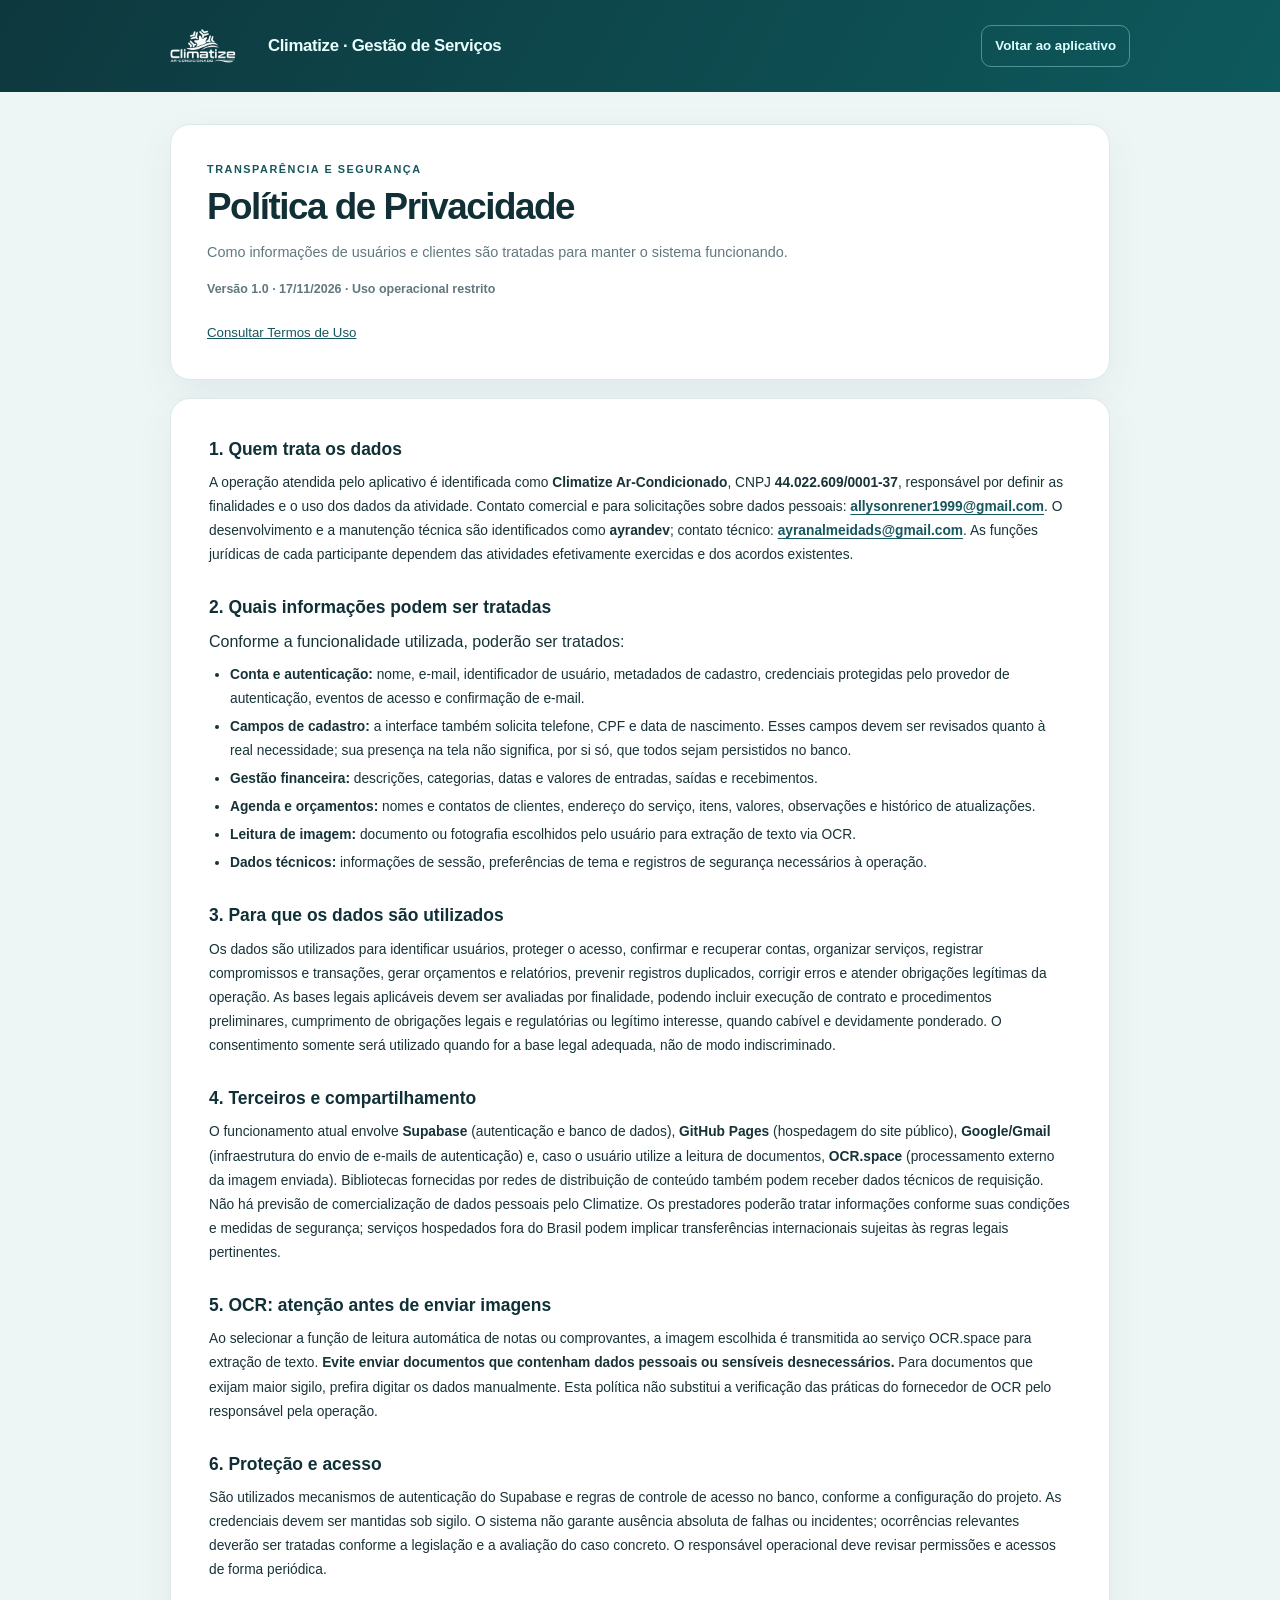
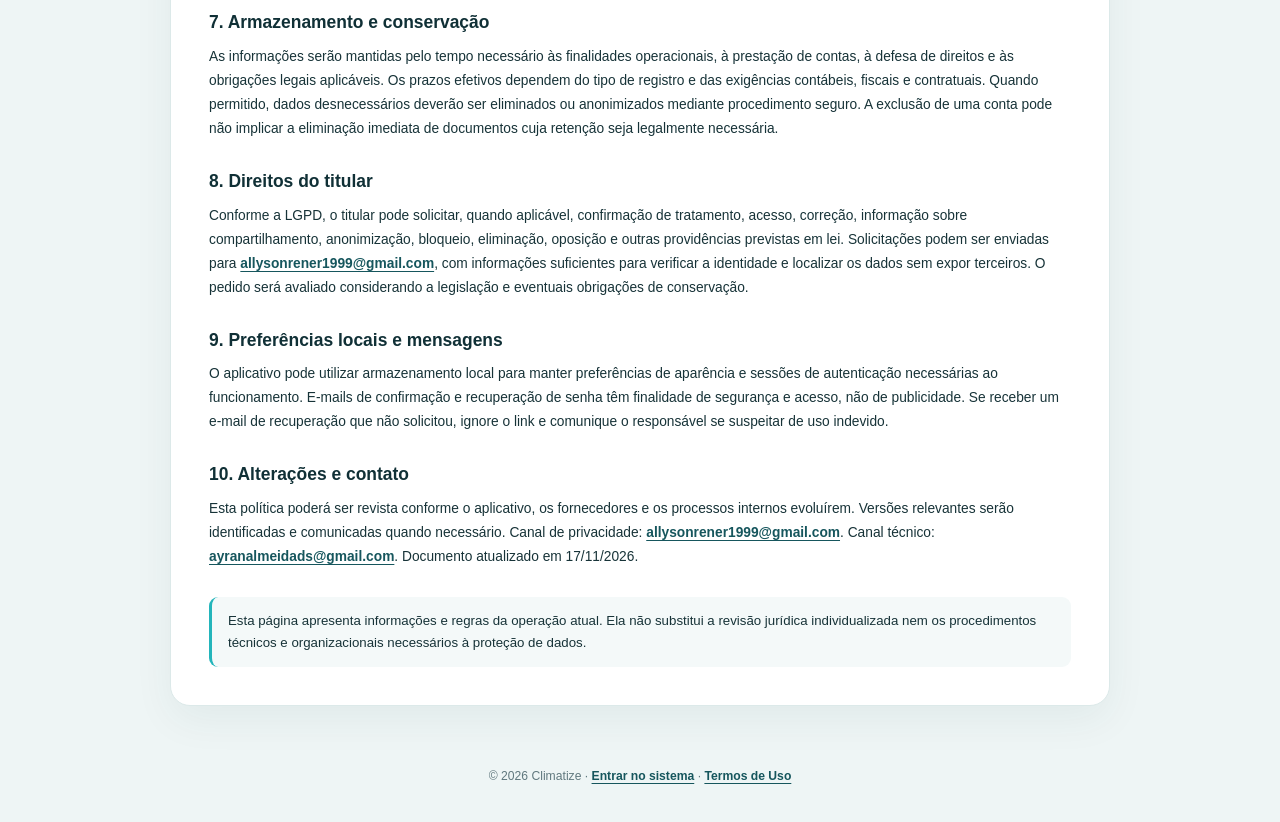
==== privacidade.html @ 173eb304 "Add files via upload" ====
<!doctype html>
<html lang="pt-BR"><head><meta charset="utf-8"><meta name="viewport" content="width=device-width, initial-scale=1"><meta name="robots" content="index,follow"><meta name="description" content="Como informações de usuários e clientes são tratadas para manter o sistema funcionando."><meta name="color-scheme" content="light dark"><meta name="theme-color" content="#0d383e"><title>Climatize · Política de Privacidade</title>
<script>(function(){try{var v=localStorage.getItem('climatize_theme_v21');document.documentElement.dataset.theme=v==='dark'||v==='light'?v:'light'}catch(e){document.documentElement.dataset.theme='light'}})();</script>
<link rel="icon" href="icon-192-v22.png"><link rel="stylesheet" href="ui-v23.css?v=20261117.2340"><link rel="stylesheet" href="legal.css?v=20261117.2350"></head>
<body class="legal-layout"><header class="legal-header"><div class="legal-brand"><img src="climatize.png" alt="Logo Climatize"><b>Climatize · Gestão de Serviços</b></div><a href="index.html">Voltar ao aplicativo</a></header><main class="legal-content" id="conteudo"><div class="legal-intro"><span class="legal-overline">Transparência e segurança</span><h1>Política de Privacidade</h1><p>Como informações de usuários e clientes são tratadas para manter o sistema funcionando.</p><p class="legal-meta">Versão 1.0 · 17/11/2026 · Uso operacional restrito</p><div class="legal-links"><a href="termos.html">Consultar Termos de Uso</a></div></div><article class="legal-main"><section><h2>1. Quem trata os dados</h2><p>A operação atendida pelo aplicativo é identificada como <strong>Climatize Ar-Condicionado</strong>, CNPJ <strong>44.022.609/0001-37</strong>, responsável por definir as finalidades e o uso dos dados da atividade. Contato comercial e para solicitações sobre dados pessoais: <a href="mailto:allysonrener1999@gmail.com">allysonrener1999@gmail.com</a>. O desenvolvimento e a manutenção técnica são identificados como <strong>ayrandev</strong>; contato técnico: <a href="mailto:ayranalmeidads@gmail.com">ayranalmeidads@gmail.com</a>. As funções jurídicas de cada participante dependem das atividades efetivamente exercidas e dos acordos existentes.</p></section>
<section><h2>2. Quais informações podem ser tratadas</h2><div>Conforme a funcionalidade utilizada, poderão ser tratados:<ul><li><strong>Conta e autenticação:</strong> nome, e-mail, identificador de usuário, metadados de cadastro, credenciais protegidas pelo provedor de autenticação, eventos de acesso e confirmação de e-mail.</li><li><strong>Campos de cadastro:</strong> a interface também solicita telefone, CPF e data de nascimento. Esses campos devem ser revisados quanto à real necessidade; sua presença na tela não significa, por si só, que todos sejam persistidos no banco.</li><li><strong>Gestão financeira:</strong> descrições, categorias, datas e valores de entradas, saídas e recebimentos.</li><li><strong>Agenda e orçamentos:</strong> nomes e contatos de clientes, endereço do serviço, itens, valores, observações e histórico de atualizações.</li><li><strong>Leitura de imagem:</strong> documento ou fotografia escolhidos pelo usuário para extração de texto via OCR.</li><li><strong>Dados técnicos:</strong> informações de sessão, preferências de tema e registros de segurança necessários à operação.</li></ul></div></section>
<section><h2>3. Para que os dados são utilizados</h2><p>Os dados são utilizados para identificar usuários, proteger o acesso, confirmar e recuperar contas, organizar serviços, registrar compromissos e transações, gerar orçamentos e relatórios, prevenir registros duplicados, corrigir erros e atender obrigações legítimas da operação. As bases legais aplicáveis devem ser avaliadas por finalidade, podendo incluir execução de contrato e procedimentos preliminares, cumprimento de obrigações legais e regulatórias ou legítimo interesse, quando cabível e devidamente ponderado. O consentimento somente será utilizado quando for a base legal adequada, não de modo indiscriminado.</p></section>
<section><h2>4. Terceiros e compartilhamento</h2><p>O funcionamento atual envolve <strong>Supabase</strong> (autenticação e banco de dados), <strong>GitHub Pages</strong> (hospedagem do site público), <strong>Google/Gmail</strong> (infraestrutura do envio de e-mails de autenticação) e, caso o usuário utilize a leitura de documentos, <strong>OCR.space</strong> (processamento externo da imagem enviada). Bibliotecas fornecidas por redes de distribuição de conteúdo também podem receber dados técnicos de requisição. Não há previsão de comercialização de dados pessoais pelo Climatize. Os prestadores poderão tratar informações conforme suas condições e medidas de segurança; serviços hospedados fora do Brasil podem implicar transferências internacionais sujeitas às regras legais pertinentes.</p></section>
<section><h2>5. OCR: atenção antes de enviar imagens</h2><p>Ao selecionar a função de leitura automática de notas ou comprovantes, a imagem escolhida é transmitida ao serviço OCR.space para extração de texto. <strong>Evite enviar documentos que contenham dados pessoais ou sensíveis desnecessários.</strong> Para documentos que exijam maior sigilo, prefira digitar os dados manualmente. Esta política não substitui a verificação das práticas do fornecedor de OCR pelo responsável pela operação.</p></section>
<section><h2>6. Proteção e acesso</h2><p>São utilizados mecanismos de autenticação do Supabase e regras de controle de acesso no banco, conforme a configuração do projeto. As credenciais devem ser mantidas sob sigilo. O sistema não garante ausência absoluta de falhas ou incidentes; ocorrências relevantes deverão ser tratadas conforme a legislação e a avaliação do caso concreto. O responsável operacional deve revisar permissões e acessos de forma periódica.</p></section>
<section><h2>7. Armazenamento e conservação</h2><p>As informações serão mantidas pelo tempo necessário às finalidades operacionais, à prestação de contas, à defesa de direitos e às obrigações legais aplicáveis. Os prazos efetivos dependem do tipo de registro e das exigências contábeis, fiscais e contratuais. Quando permitido, dados desnecessários deverão ser eliminados ou anonimizados mediante procedimento seguro. A exclusão de uma conta pode não implicar a eliminação imediata de documentos cuja retenção seja legalmente necessária.</p></section>
<section><h2>8. Direitos do titular</h2><p>Conforme a LGPD, o titular pode solicitar, quando aplicável, confirmação de tratamento, acesso, correção, informação sobre compartilhamento, anonimização, bloqueio, eliminação, oposição e outras providências previstas em lei. Solicitações podem ser enviadas para <a href="mailto:allysonrener1999@gmail.com">allysonrener1999@gmail.com</a>, com informações suficientes para verificar a identidade e localizar os dados sem expor terceiros. O pedido será avaliado considerando a legislação e eventuais obrigações de conservação.</p></section>
<section><h2>9. Preferências locais e mensagens</h2><p>O aplicativo pode utilizar armazenamento local para manter preferências de aparência e sessões de autenticação necessárias ao funcionamento. E-mails de confirmação e recuperação de senha têm finalidade de segurança e acesso, não de publicidade. Se receber um e-mail de recuperação que não solicitou, ignore o link e comunique o responsável se suspeitar de uso indevido.</p></section>
<section><h2>10. Alterações e contato</h2><p>Esta política poderá ser revista conforme o aplicativo, os fornecedores e os processos internos evoluírem. Versões relevantes serão identificadas e comunicadas quando necessário. Canal de privacidade: <a href="mailto:allysonrener1999@gmail.com">allysonrener1999@gmail.com</a>. Canal técnico: <a href="mailto:ayranalmeidads@gmail.com">ayranalmeidads@gmail.com</a>. Documento atualizado em 17/11/2026.</p></section><div class="legal-note">Esta página apresenta informações e regras da operação atual. Ela não substitui a revisão jurídica individualizada nem os procedimentos técnicos e organizacionais necessários à proteção de dados.</div></article></main><footer class="legal-footer">© 2026 Climatize · <a href="index.html">Entrar no sistema</a> · <a href="termos.html">Termos de Uso</a></footer></body></html>
---- ui-v23.css ----
/* Climatize 2.1 - Design System / mobile first / nenhuma alteração no banco */
:root {
  color-scheme:light;
  --page:#eef5f5;--surface:#ffffff;--surface-2:#f4f9f9;--surface-3:#e9f2f2;
  --text:#173338;--title:#103036;--muted:#60787e;--border:#dce9e9;
  --header:#0e3035;--header-2:#12454a;--primary:#16565d;--primary-hover:#0d4149;
  --accent:#23b5bb;--accent-soft:#d9f5f4;--accent-contrast:#06464b;
  --success:#17a58a;--success-soft:#dcf8ed;--danger:#d9586d;--danger-soft:#fff0f3;
  --warning:#c28a35;--warning-soft:#fff6e5;--focus:#0a9ca4;
  --shadow:0 14px 40px rgba(13,60,66,.06);--card-shadow:var(--shadow);
  --chart-grid:#e8eff0;--radius:18px;--radius-sm:12px;
  --bg-dark:var(--header);--light-bg:var(--page);--text-dark:var(--text);--text-light:#fff;
  --v2-border:var(--border);--v2-ink:var(--text);--v2-muted:var(--muted);--v2-surface:var(--surface);--v2-bg:var(--page);--v2-cyan:var(--accent);
}
html[data-theme="dark"] {
  color-scheme:dark;
  --page:#0b1d22;--surface:#142a30;--surface-2:#19353b;--surface-3:#234047;
  --text:#dfeff0;--title:#f7fcfc;--muted:#a6bfc3;--border:#315157;
  --header:#071a20;--header-2:#0e383f;--primary:#68d3d5;--primary-hover:#92f0ec;
  --accent:#62d7d8;--accent-soft:#16464c;--accent-contrast:#abf5ed;
  --success:#49d6ad;--success-soft:#114d43;--danger:#ff8795;--danger-soft:#552632;
  --warning:#f1ba61;--warning-soft:#503c1e;--focus:#80e8ec;
  --shadow:0 14px 40px rgba(0,0,0,.18);--chart-grid:#2c474d;
}
*,*::before,*::after{box-sizing:border-box}
html{font-family:Inter,"Segoe UI",Roboto,Helvetica,Arial,sans-serif;scroll-behavior:smooth;scroll-padding-top:112px}
body{margin:0;background:var(--page);color:var(--text);font:400 16px/1.5 Inter,"Segoe UI",Roboto,Helvetica,Arial,sans-serif;min-width:290px;transition:background .2s,color .2s}
button,input,select,textarea{font:inherit}
button{cursor:pointer}button:disabled{opacity:.48;cursor:not-allowed;transform:none!important}
a{color:var(--primary)}p,h1,h2,h3,h4{margin:0}p{line-height:1.5}
img{max-width:100%;height:auto}.hidden{display:none!important}
:focus-visible{outline:3px solid var(--focus);outline-offset:3px}
.climatize-logo-img{display:block;object-fit:contain;width:auto;max-width:100%}
/* Login */
.screen{min-height:100svh;padding:26px 16px;display:flex;justify-content:center;align-items:center;background:radial-gradient(circle at 80% 12%,rgba(75,202,213,.24),transparent 35%),linear-gradient(145deg,#081e23,#164f53)}
.auth-card{position:relative;width:min(100%,440px);border-radius:24px;padding:26px;background:var(--surface);box-shadow:0 25px 75px #001c2045;color:var(--text);border:1px solid var(--border)}
.auth-theme-toggle{display:flex;gap:7px;align-items:center;margin-left:auto;color:var(--muted);border:0;background:var(--surface-2);padding:7px 11px;border-radius:25px;font-size:.75rem}
.logo-container{text-align:center;margin:9px 0 28px}.logo-container .climatize-logo-img{width:210px;max-height:95px;margin:0 auto 9px}.logo-container h2{font-size:1.5rem;letter-spacing:-.03em;color:var(--title)}.logo-container p{font-size:.86rem;color:var(--muted)}
.auth-form{display:none;flex-direction:column;gap:14px}.auth-form.active{display:flex}.auth-form h3{color:var(--title);font-size:1.14rem;margin-bottom:4px}
.auth-form input:not([type="checkbox"]),.auth-form select{width:100%;background:var(--surface-2);color:var(--text);border:1px solid var(--border);border-radius:12px;padding:13px 15px;min-height:48px;outline:0}
.auth-form input:focus{border-color:var(--accent);box-shadow:0 0 0 3px var(--accent-soft)}
.terms-container{display:flex;gap:9px;font-size:.78rem;color:var(--muted);align-items:start}.terms-container input{accent-color:var(--accent);margin-top:4px}.toggle-text{font-size:.85rem;text-align:center;margin:8px 0 0}.toggle-text a{font-weight:700}
/* Shell / top / navigation */
.app-container{min-height:100svh}.top-bar{background:var(--header);color:#e8ffff;position:sticky;top:0;z-index:30;border-bottom:1px solid #4bd2d52a}
.top-inner{max-width:1240px;margin:auto;display:flex;align-items:center;justify-content:space-between;gap:20px;min-height:78px;padding:10px 24px}
.brand-lockup{display:flex;gap:14px;align-items:center;min-width:0}.brand-logo{max-height:56px;width:164px;object-position:left}
.brand-caption{border-left:1px solid #ffffff36;padding-left:14px;display:flex;flex-direction:column;line-height:1.22;gap:4px}
.brand-caption strong{font-size:.98rem;letter-spacing:.01em}.brand-caption span{font-size:.72rem;color:#a5c8ca}
.header-actions{display:flex;gap:9px;align-items:center}.theme-toggle,.btn-logout{border:1px solid #5e909475;border-radius:12px;padding:10px 13px;background:#ffffff0a;color:#e7ffff;display:inline-flex;align-items:center;justify-content:center;gap:8px;min-height:42px;font-size:.82rem;font-weight:700;transition:background .2s}
.theme-toggle:hover,.btn-logout:hover{background:#ffffff1c}.theme-icon{font-size:1.14rem;line-height:1}.btn-exit{background:#ffffff0f}
.module-nav{max-width:1240px;margin:0 auto;padding:18px 24px 0;display:flex;gap:9px;position:relative;z-index:9}
.module-tab{border:1px solid var(--border);background:var(--surface);color:var(--muted);display:flex;align-items:center;justify-content:center;gap:9px;padding:12px 22px;min-height:48px;border-radius:13px;font-size:.89rem;font-weight:750;box-shadow:0 2px 6px #183c4008;transition:background .15s,transform .15s}
.module-tab svg{width:18px;height:18px;stroke:currentColor;fill:none;stroke-width:1.9;stroke-linecap:round;stroke-linejoin:round;flex-shrink:0}
.module-tab:hover{background:var(--surface-2);transform:translateY(-1px)}
.module-tab.is-active{background:var(--header-2);border-color:var(--header-2);color:#fff;box-shadow:0 7px 17px #15383b23}
.app-flash{max-width:1192px;margin:14px auto 0;padding:13px 17px;background:var(--accent-soft);color:var(--accent-contrast);border:1px solid var(--accent);border-radius:12px;font-weight:600}
.app-flash.is-danger{background:var(--danger-soft);border-color:var(--danger);color:var(--danger)}
.main-content{width:min(calc(100% - 48px),1192px);margin:22px auto 65px;display:flex;flex-direction:column;gap:20px}
/* Dashboard visual */
.finance-hero{isolation:isolate;position:relative;overflow:hidden;display:flex;align-items:center;justify-content:space-between;gap:26px;min-height:210px;border-radius:22px;background:linear-gradient(115deg,#0d3c41,#17666b);color:#eaffff;padding:30px 34px}
.finance-hero-copy,.hero-actions{position:relative;z-index:1}
.finance-hero .eyebrow{color:#94e4df;font-size:.68rem;font-weight:800;letter-spacing:.13em;display:inline-flex;align-items:center;gap:8px}
.eyebrow-dot{width:7px;height:7px;background:#73ede8;border-radius:50%;box-shadow:0 0 0 4px #73ede823}
.finance-hero h1{font-size:clamp(1.5rem,2.6vw,2.45rem);line-height:1.15;letter-spacing:-.045em;margin:9px 0 8px;font-weight:800;max-width:660px}
.finance-hero h1 em{color:#83e4e3;font-style:normal}
.finance-hero p{color:#c2e4e6;font-size:.95rem;max-width:540px}
.hero-date{display:inline-block;margin-top:18px;padding:5px 10px;background:#ffffff12;border:1px solid #ffffff1e;border-radius:20px;font-size:.76rem;color:#b1d9d9;text-transform:capitalize}
.hero-actions{min-width:195px;display:flex;flex-direction:column;gap:10px}
.btn-hero,.btn-hero-ghost{border-radius:12px;min-height:44px;padding:11px 17px;font-size:.87rem;font-weight:750}
.btn-hero{background:#8deddf;color:#084144;border:1px solid #b7fff1}.btn-hero:hover{background:#c6fff4}
.btn-hero-ghost{color:#ebffff;background:#ffffff12;border:1px solid #ffffff5c;display:flex;justify-content:space-between;gap:10px}.btn-hero-ghost:hover{background:#ffffff25}
.hero-halo{position:absolute;width:330px;height:330px;border:65px solid #ffffff09;border-radius:50%;right:-63px;top:-185px;z-index:0;pointer-events:none}
.kpi-grid{display:grid;grid-template-columns:repeat(3,minmax(0,1fr));gap:16px}
.kpi-card{position:relative;min-width:0;min-height:148px;display:flex;flex-direction:column;justify-content:space-between;background:var(--surface);border:1px solid var(--border);border-radius:18px;padding:22px 23px;box-shadow:var(--shadow);overflow:hidden}
.kpi-card::after{content:"";position:absolute;right:-20px;bottom:-58px;width:132px;height:132px;border-radius:50%;background:var(--accent-soft);opacity:.45;pointer-events:none}
.kpi-top{display:flex;align-items:center;justify-content:space-between;gap:12px;position:relative;z-index:1}
.kpi-icon{display:grid;place-items:center;width:38px;height:38px;border-radius:12px;background:var(--accent-soft);font-size:1.4rem;color:var(--primary);font-weight:700}
.kpi-mini{font-size:.72rem;color:var(--muted);text-align:right}
.kpi-label{color:var(--muted);font-size:.84rem;font-weight:700;position:relative;z-index:1;margin-top:13px}
.kpi-card strong{font-size:clamp(1.4rem,2.6vw,2rem);font-weight:800;line-height:1.25;letter-spacing:-.04em;color:var(--title);position:relative;z-index:1;font-variant-numeric:tabular-nums;overflow-wrap:anywhere}
.kpi-card.in .kpi-icon{color:var(--success);background:var(--success-soft)}.kpi-card.out .kpi-icon{color:var(--danger);background:var(--danger-soft)}
.kpi-card.in::before,.kpi-card.out::before,.kpi-card.total::before{content:"";position:absolute;left:0;top:21px;bottom:21px;width:4px;border-radius:0 4px 4px 0;background:var(--success)}.kpi-card.out::before{background:var(--danger)}.kpi-card.total::before{background:var(--accent)}
.dashboard-row{display:grid;grid-template-columns:minmax(0,1.55fr) minmax(270px,.9fr);gap:18px;align-items:stretch}
.card-section{min-width:0;padding:25px;background:var(--surface);border:1px solid var(--border);border-radius:18px;box-shadow:var(--shadow)}
.card-section h3{font-size:1.12rem;font-weight:800;line-height:1.3;color:var(--title);letter-spacing:-.016em;margin-bottom:14px}
.section-kicker{font-size:.68rem;color:var(--muted);font-weight:800;letter-spacing:.12em;margin-bottom:6px}
.section-subtitle{font-size:.85rem;color:var(--muted);margin:-7px 0 20px}
.chart-container{position:relative;min-width:0;width:100%;height:276px;margin-top:12px}
.quick-card{background:var(--surface);display:flex;flex-direction:column}.quick-card>p{color:var(--muted);font-size:.83rem;margin:-9px 0 14px}
.quick-links{display:flex;flex-direction:column;gap:7px}.quick-link{display:flex;align-items:center;gap:13px;width:100%;border:1px solid var(--border);border-radius:12px;padding:11px;background:var(--surface-2);text-align:left;color:var(--text)}
.quick-link:hover{border-color:var(--accent);background:var(--accent-soft)}.quick-link>span:nth-child(2){display:flex;flex-direction:column;gap:1px;flex:1;min-width:0}.quick-link strong{font-size:.82rem}.quick-link small{font-size:.71rem;color:var(--muted)}.quick-link>b{font-weight:400;color:var(--muted)}.quick-icon{border-radius:10px;background:var(--surface);color:var(--primary);width:36px;height:36px;display:grid;place-items:center;font-size:1.18rem}
.finance-workspace{display:grid;grid-template-columns:minmax(0,1.1fr) minmax(0,1fr);gap:18px;align-items:start}
/* Buttons / form controls */
.btn-primary,.btn-secondary,.btn-outline{display:inline-flex;align-items:center;justify-content:center;gap:7px;min-height:43px;padding:10px 16px;border-radius:11px;border:1px solid transparent;font-weight:750;line-height:1.2;font-size:.85rem;white-space:normal;text-align:center;transition:background .16s,transform .16s}
.btn-primary{background:#12636a;border-color:#12636a;color:#fff}
.btn-primary:hover{background:#0d4d53;transform:translateY(-1px)}
.btn-secondary{background:var(--accent-soft);border-color:var(--accent);color:var(--accent-contrast)}
.btn-outline{color:var(--primary);background:var(--surface);border-color:var(--border)}.btn-outline:hover{border-color:var(--accent);background:var(--accent-soft)}
html[data-theme="dark"] .btn-primary{background:#4bced0;border-color:#4bced0;color:#052f36}html[data-theme="dark"] .btn-primary:hover{background:#91ece7}
.btn-group,.ocr-actions-group{display:flex;flex-wrap:wrap;gap:10px}
.grid-form{display:grid;grid-template-columns:repeat(2,minmax(0,1fr));gap:14px}
.grid-form .field-shell{min-width:0;display:flex;flex-direction:column;gap:6px;color:var(--muted);font-size:.77rem;font-weight:750}
.field-shell input,.field-shell select{width:100%}
.grid-form button[type="submit"]{grid-column:1/-1;width:100%;margin-top:2px}
input:not([type="checkbox"]):not([type="radio"]):not([type="file"]),select,textarea{width:100%;max-width:100%;min-width:0;background:var(--surface-2);color:var(--text);border:1px solid var(--border);border-radius:11px;min-height:44px;padding:10px 12px;outline:0;transition:border-color .15s,background .15s,box-shadow .15s}
textarea{resize:vertical;min-height:88px}
input:focus,select:focus,textarea:focus{border-color:var(--focus)!important;box-shadow:0 0 0 3px var(--accent-soft)}
input::placeholder,textarea::placeholder{color:var(--muted);opacity:.79}input:disabled,select:disabled,textarea:disabled{opacity:.6;cursor:not-allowed}
input[type="checkbox"]{width:18px;height:18px;min-width:18px;accent-color:var(--focus)}
.ocr-box{display:flex;flex-direction:column;gap:15px}.ocr-actions-group>*{flex:1 1 175px}
.ocr-status{border:1px dashed var(--border);border-radius:12px;padding:12px 13px;background:var(--surface-2);color:var(--muted);font-size:.82rem;font-style:normal}
.ocr-preview-box{display:none;background:var(--surface-2);border:1px solid var(--accent);border-radius:12px;padding:16px;margin-top:3px}
.ocr-preview-box h4{color:var(--title);margin-bottom:12px}
#ocr-prev-tipo{margin:8px 0}
#ocr-itens-list{display:flex;flex-direction:column;gap:8px;margin:12px 0}
.ocr-itens-editor>div{display:flex!important;gap:9px!important;align-items:center;flex-wrap:wrap}
.ocr-itens-editor input{flex:1 1 140px!important;font-size:.84rem!important;background:var(--surface)!important;color:var(--text)!important;border:1px solid var(--border)!important;min-height:42px!important;border-radius:10px!important;padding:9px!important}
.table-responsive{max-width:100%;overflow-x:auto;border:1px solid var(--border);border-radius:12px}
table{width:100%;min-width:670px;border-collapse:collapse;text-align:left}
table th{background:var(--surface-2);font-size:.75rem;color:var(--muted);font-weight:800;text-transform:uppercase;letter-spacing:.06em}
table th,table td{padding:13px 15px;border-bottom:1px solid var(--border);font-size:.84rem;white-space:normal;overflow-wrap:anywhere}
tbody tr:last-child td{border-bottom:0}tbody tr:hover{background:var(--surface-2)}
.btn-row-danger{background:var(--danger-soft);color:var(--danger);border:1px solid var(--danger);border-radius:9px;font-size:.76rem;font-weight:750;padding:7px 10px}
.export-actions .btn-group>*{flex:1 1 185px}
/* Shared module headings */
.module-heading{display:flex;justify-content:space-between;align-items:center;gap:20px;padding:6px 0}
.module-heading h1{font-size:clamp(1.55rem,3vw,2.15rem);font-weight:850;letter-spacing:-.035em;line-height:1.17;color:var(--title);margin:4px 0 5px}
.module-heading p{color:var(--muted);font-size:.9rem}
.eyebrow{color:var(--primary);font-size:.72rem;font-weight:800;letter-spacing:.11em;text-transform:uppercase}
.module-heading>.btn-primary{flex-shrink:0}
/* Agenda */
.calendar-toolbar{display:flex;align-items:center;justify-content:space-between;gap:8px;margin-bottom:20px}
.calendar-toolbar h2{text-transform:capitalize;font-size:1.13rem;font-weight:850;color:var(--title);text-align:center;flex:1;min-width:0;letter-spacing:-.02em}
.calendar-toolbar button{min-width:40px;min-height:40px;padding:7px 11px}.calendar-weekdays,.calendar-grid{display:grid;grid-template-columns:repeat(7,minmax(0,1fr));gap:6px}
.calendar-weekdays{color:var(--muted);font-size:.76rem;font-weight:800;text-align:center;margin-bottom:6px}
.cal-day{min-width:0;min-height:76px;border:1px solid var(--border);border-radius:11px;background:var(--surface-2);color:var(--text);display:flex;flex-direction:column;justify-content:space-between;align-items:flex-start;padding:10px;transition:background .12s,border .12s}
.cal-day:hover{border-color:var(--accent)}.cal-day.is-outside{opacity:.43}.cal-day.is-today{box-shadow:inset 0 0 0 1.5px var(--accent);border-color:var(--accent)}.cal-day.is-selected{background:var(--accent-soft);border-color:var(--focus);color:var(--title)}
.cal-number{font-size:.84rem;font-weight:850}.cal-dots{display:flex;gap:3px;flex-wrap:wrap;max-width:100%}.cal-dot{display:block;width:7px;height:7px;border-radius:50%;background:var(--muted)}
.cal-dot.instalacao,.event-marker.instalacao{background:#08afb5}.cal-dot.manutencao,.event-marker.manutencao{background:#dfa04b}.cal-dot.ferias,.event-marker.ferias{background:#9b7fe4}.cal-dot.visita,.event-marker.visita{background:#4d93dd}.cal-dot.outro,.event-marker.outro{background:#81999c}
.calendar-legend{display:flex;gap:10px 18px;flex-wrap:wrap;margin-top:17px;font-size:.73rem;color:var(--muted)}
.calendar-legend span{display:flex;align-items:center;gap:6px}.calendar-legend span::before{content:"";width:8px;height:8px;border-radius:50%;background:var(--muted)}.calendar-legend span:nth-child(1)::before{background:#08afb5}.calendar-legend span:nth-child(2)::before{background:#dfa04b}.calendar-legend span:nth-child(3)::before{background:#9b7fe4}
.item-stack{display:flex;flex-direction:column;gap:10px}.empty-state{padding:24px;background:var(--surface-2);border:1px dashed var(--border);color:var(--muted);text-align:center;border-radius:12px;font-size:.88rem}
.agenda-event{display:flex;flex-wrap:wrap;gap:12px;align-items:center;border:1px solid var(--border);background:var(--surface-2);border-radius:12px;padding:13px}
.agenda-event>div{flex:1;min-width:165px}.agenda-event b{color:var(--title)}.agenda-event small{display:block;color:var(--muted);font-size:.79rem;margin-top:4px}
.event-marker{align-self:stretch;width:5px;min-height:45px;border-radius:5px;flex-shrink:0}.btn-text-danger{border:0;padding:9px 5px;background:transparent;color:var(--danger);font-weight:750}
/* New forms */
.form-v2{display:flex;flex-direction:column;gap:20px}.form-v2 label{min-width:0;display:flex;flex-direction:column;gap:7px;font-size:.79rem;color:var(--muted);font-weight:800}
.form-two{display:grid;grid-template-columns:repeat(2,minmax(0,1fr));gap:14px}.form-actions{display:flex;gap:10px;flex-wrap:wrap;align-items:center}
.form-actions button{flex:0 1 auto}.warning-note{border:1px solid var(--warning);background:var(--warning-soft);border-radius:12px;padding:13px;color:var(--text);font-size:.84rem}
/* Orçamentos */
.quote-metrics{display:grid;grid-template-columns:repeat(4,minmax(0,1fr));gap:14px}
.quote-metrics>div{min-width:0;display:flex;flex-direction:column;gap:9px;padding:20px;background:var(--surface);border:1px solid var(--border);border-radius:16px;box-shadow:var(--shadow)}
.quote-metrics span{font-size:.74rem;color:var(--muted);font-weight:750}.quote-metrics strong{font-size:clamp(1.05rem,2vw,1.37rem);font-weight:850;letter-spacing:-.025em;overflow-wrap:anywhere;color:var(--title)}
.list-head{display:flex;align-items:center;justify-content:space-between;gap:12px;margin-bottom:15px;flex-wrap:wrap}.list-head h3{margin:0}.list-filter,.search-field{display:flex;gap:8px;align-items:center;color:var(--muted);font-weight:700;font-size:.78rem}.list-filter select{min-width:160px}.search-field input{width:280px}
.quote-history-card{display:grid;grid-template-columns:minmax(0,1fr) minmax(140px,auto) auto;gap:14px;align-items:center;padding:16px;border-radius:13px;background:var(--surface-2);border:1px solid var(--border)}
.quote-history-card h4{font-size:1rem;color:var(--title);margin:4px 0 7px;overflow-wrap:anywhere}.quote-history-card .eyebrow{font-size:.66rem;letter-spacing:.065em}
.quote-status{display:inline-block;font-size:.71rem;padding:4px 9px;border-radius:25px;background:var(--surface-3);color:var(--muted);font-weight:800}
.status-realizado{background:var(--success-soft);color:var(--success)}.status-cancelado{background:var(--danger-soft);color:var(--danger)}.status-agendado{background:var(--accent-soft);color:var(--primary)}
.history-numbers{text-align:right}.history-numbers strong{display:block;color:var(--title);font-size:1.05rem}.history-numbers small{display:block;color:var(--muted);font-size:.73rem;max-width:240px}.history-actions{display:flex;gap:6px;flex-wrap:wrap}
.quote-items{display:flex;flex-direction:column;gap:12px}
.quote-item-row{display:grid;grid-template-columns:minmax(125px,1.15fr) minmax(170px,2fr) 82px 142px 38px;align-items:end;gap:9px;background:var(--surface-2);padding:13px;border:1px solid var(--border);border-radius:13px;min-width:0}
.form-v2 label.quote-item-field{display:flex;flex-direction:column;gap:5px;min-width:0;font-size:.71rem;color:var(--muted);font-weight:750}
.quote-item-field input,.quote-item-field select{width:100%;min-width:0;font-size:.83rem;padding:9px 10px;background:var(--surface)}
.btn-remove-item{height:44px;min-width:38px;border:1px solid var(--danger);background:var(--danger-soft);color:var(--danger);border-radius:10px;font-size:1.35rem;font-weight:600}
.totals-pane{display:flex;flex-direction:column;justify-content:center;gap:9px;padding:17px;background:var(--accent-soft);border-radius:13px;color:var(--accent-contrast);border:1px solid var(--border)}
.totals-pane span,.totals-pane strong{display:flex;justify-content:space-between;align-items:center;gap:11px;font-size:.78rem}.totals-pane strong{font-size:.98rem;border-top:1px solid var(--border);padding-top:10px}
.totals-pane b{font-variant-numeric:tabular-nums;white-space:nowrap}
.schedule-check,.realization-box{padding:19px;background:var(--surface-2);border:1px solid var(--border);border-radius:14px;display:flex;flex-direction:column;gap:14px;min-width:0}
.form-v2 .check-label{flex-direction:row;gap:9px;align-items:center;font-size:.86rem;color:var(--text);font-weight:700}
.realization-box h3{margin:0}.realization-box p{font-size:.83rem;color:var(--muted)}
.payment-row,.payment-summary{padding:13px;background:var(--surface);border:1px solid var(--border);border-radius:11px;font-size:.83rem;overflow-wrap:anywhere}.payment-summary{font-weight:800;color:var(--title)}
.revision-panel{border-top:1px solid var(--border);padding:17px 0 0;margin-top:20px}.revision-panel summary{color:var(--primary);font-size:.88rem;font-weight:800;cursor:pointer;margin-bottom:12px}
/* Tablet */
@media (max-width:1000px){
 .brand-caption{display:none}.dashboard-row{grid-template-columns:minmax(0,1.25fr) minmax(240px,1fr)}
 .finance-workspace{grid-template-columns:1fr 1fr}.quote-item-row{grid-template-columns:repeat(6,minmax(0,1fr)) 40px}
 .q-field-tipo{grid-column:1/3}.q-field-descricao{grid-column:3/8}.q-field-qtd{grid-column:1/3}.q-field-valor{grid-column:3/7}.quote-item-row .btn-remove-item{grid-column:7}
 .quote-history-card{grid-template-columns:minmax(0,1fr) minmax(130px,auto)}.history-actions{grid-column:1/-1}
}
@media (max-width:760px){
 .top-inner{padding:9px 16px;min-height:67px}.brand-logo{max-height:48px;width:130px}.header-actions{gap:6px}
 .theme-toggle,.btn-logout{padding:8px 10px;min-height:40px}.theme-label,.btn-settings .action-label{display:none}
 .module-nav{padding:10px 14px 0}.module-tab{flex:1;padding:11px 9px}
 .main-content{width:min(calc(100% - 28px),1192px);gap:15px;margin-top:15px}
 .finance-hero{padding:23px;min-height:unset;align-items:flex-start;flex-direction:column;gap:18px}
 .hero-actions{flex-direction:row;width:100%;min-width:0}.hero-actions button{flex:1}
 .kpi-grid{gap:10px}.kpi-card{padding:17px;min-height:135px}.kpi-mini{display:none}
 .dashboard-row,.finance-workspace{grid-template-columns:1fr}.quick-links{display:grid;grid-template-columns:repeat(2,minmax(0,1fr))}.quick-link{min-width:0}
 .quote-metrics{grid-template-columns:repeat(2,minmax(0,1fr))}
}
/* Phone — bottom navigation, accessible date grid and forms */
@media (max-width:540px){
 html{scroll-padding-top:80px}
 body{padding-bottom:calc(78px + env(safe-area-inset-bottom,0px))}
 .top-bar{position:sticky;top:0}.top-inner{min-height:65px;padding:8px 13px;gap:10px}
 .brand-logo{width:124px;max-height:43px}.brand-caption{display:none}
 .header-actions{gap:5px}.theme-toggle,.btn-logout{border-radius:10px;min-width:41px;min-height:40px;padding:7px 9px}
 .btn-settings .action-label,.btn-exit .action-label{display:none}.btn-logout span:first-child{font-size:1.1rem}
 .module-nav{position:fixed;bottom:0;left:0;right:0;max-width:none;padding:8px 12px calc(9px + env(safe-area-inset-bottom,0px));display:grid;grid-template-columns:repeat(3,minmax(0,1fr));gap:8px;background:var(--surface);border-top:1px solid var(--border);box-shadow:0 -9px 28px #0c333326;z-index:45}
 .module-tab{min-height:54px;flex-direction:column;gap:3px;padding:7px 5px;font-size:.7rem;border:0;background:transparent;box-shadow:none;border-radius:12px}
 .module-tab svg{width:20px;height:20px}.module-tab.is-active{background:var(--accent-soft);border:0;box-shadow:none;color:var(--accent-contrast)}
 .main-content{width:calc(100% - 24px);margin:13px auto 28px;gap:13px}
 .app-flash{margin:10px 12px 0}
 .finance-hero{padding:21px;border-radius:17px}.finance-hero h1{font-size:1.61rem}.finance-hero p{font-size:.84rem}.hero-date{margin-top:10px}.hero-actions{gap:7px}.hero-actions button{padding:9px 10px;font-size:.74rem}
 .kpi-grid{grid-template-columns:repeat(2,minmax(0,1fr));gap:10px}.kpi-card{min-height:126px;padding:15px;border-radius:14px}.kpi-card.total{grid-column:1/-1;min-height:115px}
 .kpi-label{font-size:.74rem;margin-top:8px}.kpi-card strong{font-size:clamp(1.22rem,5vw,1.65rem)}.kpi-icon{width:32px;height:32px;border-radius:9px;font-size:1.17rem}
 .card-section{padding:18px 16px;border-radius:16px}.card-section h3{font-size:1.05rem}.section-subtitle{font-size:.8rem}
 .chart-container{height:225px}.quick-links{grid-template-columns:1fr}.quick-link{padding:9px 11px}
 .grid-form{grid-template-columns:1fr}.grid-form button[type="submit"]{margin-top:1px}
 .ocr-actions-group{flex-direction:column}.ocr-actions-group>*{flex:auto}
 .module-heading{align-items:stretch;flex-direction:column;gap:13px;padding:7px 3px 0}.module-heading h1{font-size:1.6rem}.module-heading p{font-size:.84rem}.module-heading>.btn-primary{width:100%}
 .calendar-toolbar{gap:6px;flex-wrap:wrap;margin-bottom:14px}.calendar-toolbar h2{order:0;flex:1 1 calc(100% - 98px);font-size:1.02rem;text-align:center}
 #cal-prev{order:-1}#cal-next{order:1}#cal-today{order:2;flex:0 0 100%;min-height:34px}
 .calendar-toolbar button{min-width:39px;min-height:39px;padding:6px 9px}
 .calendar-weekdays,.calendar-grid{gap:3px}.calendar-weekdays{font-size:.69rem}
 .cal-day{min-height:51px;border-radius:7px;padding:6px 4px;align-items:center}.cal-number{font-size:.73rem}.cal-dots{justify-content:center;gap:2px}.cal-dot{width:5px;height:5px}
 .calendar-legend{gap:7px 12px;font-size:.68rem}.agenda-event{gap:10px}.agenda-event>div{min-width:135px}
 .form-two{grid-template-columns:minmax(0,1fr);gap:13px}.form-v2{gap:16px}
 .quote-metrics{gap:9px}.quote-metrics>div{border-radius:13px;padding:15px}.quote-metrics strong{font-size:1.06rem}
 .list-head{align-items:stretch}.list-head h3{width:100%}.list-filter,.search-field{display:flex;width:100%;align-items:flex-start;flex-direction:column;gap:5px}.list-filter select,.search-field input{width:100%;max-width:none}
 .quote-history-card{grid-template-columns:1fr;gap:10px;padding:14px}.history-actions{grid-column:auto}.history-numbers{text-align:left}.history-actions button{flex:1 1 110px;font-size:.78rem}
 .quote-item-row{grid-template-columns:repeat(2,minmax(0,1fr)) 38px;gap:9px;padding:12px}
 .quote-item-row .q-field-tipo{grid-column:1/-1}.quote-item-row .q-field-descricao{grid-column:1/-1}
 .quote-item-row .q-field-qtd{grid-column:1}.quote-item-row .q-field-valor{grid-column:2}.quote-item-row .btn-remove-item{grid-column:3}
 .totals-pane{padding:13px}.form-actions>*{flex:1 1 120px}.schedule-check,.realization-box{padding:14px}
 .table-responsive{margin:0 -2px}
}
@media(max-width:350px){.brand-logo{width:104px}.header-actions{gap:3px}.header-actions button{min-width:37px;padding:6px}.hero-actions{flex-direction:column}.kpi-grid{grid-template-columns:1fr}.kpi-card.total{grid-column:1}.quote-item-row{grid-template-columns:1fr 1fr 38px}}
@media(prefers-reduced-motion:reduce){*,*::before,*::after{scroll-behavior:auto!important;transition:none!important;animation:none!important}}

/* Climatize 2.2 — changes limited to dialogs, password icon and footer. */
.header-lock-icon{display:inline-flex;align-items:center;justify-content:center;width:20px;height:20px;flex-shrink:0}
.header-lock-icon svg{display:block;width:100%;height:100%}
.cl-copyright{max-width:1240px;margin:10px auto 0;padding:18px 18px calc(22px + env(safe-area-inset-bottom,0px));text-align:center;color:var(--muted);font-size:.77rem;letter-spacing:.025em;border-top:1px solid var(--border)}
.cl-modal{box-sizing:border-box;width:min(calc(100% - 28px),440px);max-height:min(88dvh,740px);overflow-y:auto;margin:auto;padding:0;border:1px solid var(--border);border-radius:20px;background:var(--surface);color:var(--text);box-shadow:0 28px 90px rgba(0,0,0,.32);color-scheme:light}
html[data-theme="dark"] .cl-modal{color-scheme:dark}
.cl-modal::backdrop{background:rgba(2,19,24,.71);backdrop-filter:blur(3px)}
.cl-modal-form{padding:25px 24px 23px;display:flex;flex-direction:column;gap:17px;min-width:0}
.cl-modal-heading{display:flex;align-items:center;gap:12px}
.cl-modal-heading h2{color:var(--title);font-size:1.21rem;font-weight:800;letter-spacing:-.025em;line-height:1.3}
.cl-modal-icon{display:grid;place-items:center;flex-shrink:0;width:43px;height:43px;color:var(--primary);background:var(--accent-soft);border-radius:13px}
.cl-modal-icon svg{width:23px;height:23px}
.cl-modal-danger .cl-modal-icon{color:var(--danger);background:var(--danger-soft)}
.cl-modal-message{margin:0;color:var(--muted);font-size:.89rem;line-height:1.6;overflow-wrap:anywhere}
.cl-modal-field{display:flex;flex-direction:column;gap:7px;color:var(--text);font-size:.82rem;font-weight:700;min-width:0}
.cl-modal-field input{box-sizing:border-box;display:block;width:100%;max-width:100%;min-width:0;min-height:48px;border-radius:12px;border:1px solid var(--border);background:var(--surface-2);color:var(--title);padding:12px 13px;font-size:1rem;outline:none}
.cl-modal-field input:focus{border-color:var(--accent);box-shadow:0 0 0 3px var(--accent-soft)}
.cl-modal-error{padding:10px 12px;border-radius:10px;background:var(--danger-soft);border:1px solid var(--danger);color:var(--danger);font-size:.82rem}
.cl-modal-actions{display:flex;justify-content:flex-end;flex-wrap:wrap;gap:9px;margin-top:3px}
.cl-modal-actions button{min-height:44px;padding:10px 15px;border-radius:11px;font-weight:750;font-size:.85rem}
.cl-modal-danger-button{background:var(--danger);color:#fff;border:0}
.cl-modal-preview{display:flex;flex-direction:column;gap:7px;background:var(--surface-2);border:1px dashed var(--border);border-radius:11px;padding:12px;font-size:.78rem;overflow-wrap:anywhere;color:var(--muted)}
.cl-modal-preview strong{color:var(--text)}
.cl-modal-preview span{font-weight:750;color:var(--primary);word-break:break-word}
@media(max-width:540px){.cl-copyright{margin-bottom:calc(80px + env(safe-area-inset-bottom,0px));padding:16px 10px 20px}.cl-modal-form{padding:22px 18px 20px;gap:15px}.cl-modal-heading h2{font-size:1.12rem}.cl-modal-actions{display:grid;grid-template-columns:repeat(2,minmax(0,1fr))}.cl-modal-actions button:only-child{grid-column:1/-1}}
@media(prefers-reduced-motion:reduce){.cl-modal::backdrop{backdrop-filter:none}}

/* Ajustes cirúrgicos 2.3.1 — não modificam os demais módulos. */
.quote-item-subtotal{display:block;margin-top:5px;color:var(--primary);font-size:.75rem;font-weight:800;font-variant-numeric:tabular-nums}
#transacoes-table td.money-cell{white-space:nowrap;font-variant-numeric:tabular-nums;overflow-wrap:normal}
#transacoes-table .transaction-actions{display:flex;gap:6px;flex-wrap:wrap;align-items:center}
#transacoes-table .btn-row-edit{background:var(--surface-2);color:var(--primary);border:1px solid var(--border);border-radius:9px;font-size:.76rem;font-weight:750;padding:7px 10px}
.cl-edit-dialog{color:var(--text);background:var(--surface);border:1px solid var(--border);border-radius:16px;padding:20px;width:min(94vw,540px);max-height:90vh;overflow:auto;margin:auto;box-shadow:0 18px 65px #0006}
.cl-edit-dialog::backdrop{background:#061b22a8}
.cl-edit-dialog .form-v2{margin:0}
.cl-edit-dialog h3{color:var(--title);margin:0}
.export-filters{border:1px solid var(--border);border-radius:12px;padding:13px 16px;margin:15px 0;background:var(--surface-2)}
.export-filters summary{cursor:pointer;font-weight:800;color:var(--primary)}
.export-filter-grid{display:grid;grid-template-columns:repeat(2,minmax(0,1fr));gap:12px;margin-top:16px}
.export-filter-grid label{display:flex;flex-direction:column;gap:6px;min-width:0;font-size:.8rem;font-weight:750;color:var(--muted)}
.export-filter-grid label.hidden{display:none}
.export-filter-grid select,.export-filter-grid input{min-width:0;width:100%;background:var(--surface);border:1px solid var(--border);border-radius:9px;color:var(--text);min-height:43px;padding:9px}
.export-filter-summary{font-size:.8rem;color:var(--muted);margin:12px 0}
@media(max-width:760px){
 #card-historico .table-responsive{overflow:visible;border:0;margin:0}
 #transacoes-table,#transacoes-table tbody,#transacoes-table tr,#transacoes-table td{display:block;width:100%;min-width:0}
 #transacoes-table thead{display:none}
 #transacoes-table tbody{display:flex;flex-direction:column;gap:10px}
 #transacoes-table tr{background:var(--surface-2);border:1px solid var(--border);border-radius:12px;padding:12px;min-width:0}
 #transacoes-table td{display:flex;align-items:flex-start;justify-content:space-between;gap:12px;border:0;padding:5px 0;min-width:0;overflow-wrap:anywhere;font-size:.85rem}
 #transacoes-table td::before{content:attr(data-label);flex:0 0 78px;font-weight:800;font-size:.75rem;color:var(--muted)}
 #transacoes-table td:nth-child(4){font-weight:750;color:var(--title)}
 #transacoes-table td.money-cell{justify-content:space-between;white-space:nowrap}
 #transacoes-table td:last-child{align-items:center}
 #transacoes-table .transaction-actions{justify-content:flex-end}
 #transacoes-table .transaction-actions button{min-height:38px}
}
@media(max-width:380px){
 #transacoes-table td::before{flex-basis:63px}
 .export-filter-grid{grid-template-columns:minmax(0,1fr)}
}

/* 2.3.2 — fluxo do orçamento em etapas; escopo restrito ao módulo de orçamentos */
#orc-form-wrap{display:flex;flex-direction:column;gap:15px}
#orc-form-wrap .list-head{margin-bottom:0}
.quote-overview{display:flex;flex-direction:column;gap:14px;padding:18px;border:1px solid var(--border);border-radius:16px;background:var(--surface-2);min-width:0}
.quote-overview-top{display:flex;justify-content:space-between;gap:15px;align-items:start}
.quote-overview-top p{margin-top:5px;font-weight:800;font-size:.94rem;color:var(--title)}
.quote-overview-status{flex-shrink:0;padding:7px 11px;border:1px solid var(--border);border-radius:25px;background:var(--surface);font-size:.72rem;font-weight:800;color:var(--primary)}
.quote-overview-grid{display:grid;grid-template-columns:repeat(4,minmax(0,1fr));gap:10px}
.quote-overview-grid>div{min-width:0;padding:14px 13px;border:1px solid var(--border);border-radius:12px;background:var(--surface)}
.quote-overview-grid span{display:block;margin-bottom:7px;font-size:.74rem;font-weight:700;color:var(--muted)}
.quote-overview-grid strong{font-size:clamp(.97rem,1.7vw,1.21rem);font-weight:850;color:var(--title);font-variant-numeric:tabular-nums;overflow-wrap:anywhere}
.quote-overview-grid>div:nth-child(3) strong{color:var(--success)}
.quote-overview-hint{font-size:.78rem;color:var(--muted)}
.quote-overview-actions{display:flex;gap:8px;flex-wrap:wrap}
.quote-overview-actions button{flex:1 1 130px;font-size:.77rem;min-height:41px}
.quote-overview-actions button:disabled{opacity:.53;cursor:not-allowed}
.quote-flow-notice{padding:13px 15px;border:1px solid var(--success);border-radius:12px;background:var(--success-soft);color:var(--text);font-weight:700;font-size:.87rem;line-height:1.5}
.quote-flow-notice.is-error{background:var(--danger-soft);border-color:var(--danger)}
.quote-flow-form{gap:13px}
#orc-form-wrap .quote-work-panel{min-width:0;display:block;overflow:visible;border:1px solid var(--border);border-radius:14px;background:var(--surface);margin:0}
#orc-form-wrap .quote-work-panel[open]{border-color:var(--accent);box-shadow:0 3px 18px #194f5014}
#orc-form-wrap .quote-work-panel>summary{display:flex;gap:12px;align-items:center;padding:16px 17px;list-style:none;cursor:pointer;user-select:none}
#orc-form-wrap .quote-work-panel>summary::-webkit-details-marker{display:none}
#orc-form-wrap .quote-work-panel>summary:focus-visible{outline:3px solid var(--focus);outline-offset:2px;border-radius:12px}
.quote-step-icon{flex:none;display:grid;place-items:center;width:36px;height:36px;border-radius:11px;background:var(--accent-soft);color:var(--primary);font-size:.78rem;font-weight:850}
.quote-step-copy{display:flex;flex:1;min-width:0;flex-direction:column;gap:4px}
.quote-step-copy strong{color:var(--title);font-size:.9rem;line-height:1.24}
.quote-step-copy small{font-size:.75rem;color:var(--muted);line-height:1.3;overflow-wrap:anywhere}
.quote-step-chevron{flex:none;color:var(--muted);font-size:1.4rem;transition:transform .15s}
.quote-work-panel[open] .quote-step-chevron{transform:rotate(180deg)}
.quote-panel-body{padding:0 17px 17px;display:flex;flex-direction:column;gap:15px;min-width:0}
#orc-form .quote-panel-body>.form-two,#orc-form .quote-panel-body>label{margin:0}
#orc-form-wrap .quote-work-panel .realization-box,#orc-form-wrap .quote-work-panel .schedule-check{padding:14px;background:var(--surface-2);gap:13px;border-radius:12px}
.quote-charge-check,.quote-receipt-summary{display:flex;flex-direction:column;gap:10px;padding:16px;border-radius:12px;background:var(--surface);border:1px solid var(--border)}
.quote-charge-check h4{font-size:.91rem;color:var(--title);margin-bottom:2px}
.quote-charge-check>div,.quote-receipt-summary>div{display:flex;align-items:center;justify-content:space-between;gap:10px;font-size:.84rem}
.quote-charge-check span,.quote-receipt-summary span{color:var(--muted)}
.quote-charge-check b,.quote-receipt-summary b{color:var(--title);font-variant-numeric:tabular-nums;white-space:nowrap}
.quote-charge-check .quote-charge-final,.quote-receipt-summary .quote-charge-final{padding-top:12px;border-top:1px solid var(--border)}
.quote-charge-final span{font-weight:800;color:var(--title)}
.quote-charge-final strong{color:var(--primary);font-size:1.2rem;font-variant-numeric:tabular-nums;white-space:nowrap}
.quote-charge-check small{font-size:.74rem;color:var(--muted)}
#orc-form-wrap input.quote-field-error,#orc-form-wrap select.quote-field-error{border-color:var(--danger)!important;box-shadow:0 0 0 2px var(--danger-soft)}
.quote-goto-finance{align-self:flex-start}
@media(max-width:760px){.quote-overview-grid{grid-template-columns:repeat(2,minmax(0,1fr))}}
@media(max-width:540px){.quote-overview{padding:13px;gap:12px}.quote-overview-grid{gap:8px}.quote-overview-grid>div{padding:12px 10px}.quote-overview-grid span{font-size:.7rem}.quote-overview-grid strong{font-size:1.02rem}.quote-overview-actions{display:grid;grid-template-columns:repeat(2,minmax(0,1fr))}.quote-overview-actions button{flex:auto;padding:9px 7px;font-size:.71rem;white-space:normal}#orc-form-wrap .quote-work-panel>summary{padding:14px 11px;gap:10px}.quote-step-icon{width:33px;height:33px}.quote-panel-body{padding:0 11px 13px}.quote-charge-check>div,.quote-receipt-summary>div{flex-wrap:wrap}.quote-charge-final strong{font-size:1.08rem}}

/* 2.3.3 — Campos exclusivos do cartão de recuperação de acesso. */
.auth-helper{font-size:.87rem;line-height:1.55;color:var(--muted)}
.auth-field-label{color:var(--text);font-size:.83rem;font-weight:700;margin-bottom:-8px}
.auth-feedback{font-size:.85rem;line-height:1.5;color:var(--accent);border:1px solid var(--border);background:var(--surface-2);padding:12px;border-radius:12px;overflow-wrap:anywhere}
.auth-feedback.auth-error{color:var(--text);border-color:#d66c75}
.auth-form button:disabled{cursor:not-allowed;opacity:.55}
---- legal.css ----
/* Climatize 2.3.5: páginas jurídicas independentes, sem impacto no app. */
.legal-layout{min-height:100svh;background:var(--page);color:var(--text);}
.legal-header{background:linear-gradient(120deg,#0d383e,#0d595c);padding:22px max(18px,calc((100vw - 980px)/2));color:#eaffff;display:flex;gap:20px;align-items:center;justify-content:space-between;flex-wrap:wrap}
.legal-header a{color:#d9ffff;text-decoration:none;font-size:.83rem;font-weight:700;border:1px solid #a9ebed6a;border-radius:10px;padding:10px 13px}
.legal-header .legal-brand{display:flex;align-items:center;gap:13px}
.legal-brand img{width:105px;max-height:48px;object-fit:contain;filter:brightness(0) invert(1)}
.legal-brand b{font-weight:850;letter-spacing:-.02em;font-size:1.05rem}
.legal-content{width:min(100% - 32px,940px);margin:32px auto 60px}
.legal-intro{background:var(--surface);border:1px solid var(--border);border-radius:20px;padding:clamp(22px,4vw,36px);box-shadow:var(--shadow);margin-bottom:18px}
.legal-overline{display:block;letter-spacing:.14em;text-transform:uppercase;color:var(--primary);font-weight:850;font-size:.68rem;margin-bottom:9px}
.legal-intro h1{font-size:clamp(1.55rem,4vw,2.3rem);color:var(--title);letter-spacing:-.04em;line-height:1.13;margin:0 0 12px}
.legal-intro p{color:var(--muted);font-size:.9rem;line-height:1.7;margin:5px 0}
.legal-meta{margin-top:15px!important;font-weight:750;font-size:.78rem!important}
.legal-main{background:var(--surface);border:1px solid var(--border);border-radius:20px;padding:clamp(20px,4vw,38px);box-shadow:var(--shadow)}
.legal-main section{margin-bottom:28px}.legal-main section:last-child{margin-bottom:0}
.legal-main h2{font-size:1.09rem;line-height:1.4;color:var(--title);margin:0 0 10px;font-weight:850}
.legal-main p,.legal-main li{font-size:.86rem;line-height:1.75;color:var(--text)}
.legal-main p{margin:8px 0}.legal-main ul{padding-left:21px;margin:9px 0}.legal-main li{margin:4px 0}
.legal-main a,.legal-footer a{color:var(--primary);font-weight:750;text-underline-offset:3px}
.legal-note{background:var(--surface-2);border-left:3px solid var(--accent);padding:13px 16px;border-radius:9px;margin-top:16px;font-size:.83rem;line-height:1.65}
.legal-links{display:flex;flex-wrap:wrap;align-items:center;gap:12px;margin-top:22px;font-size:.83rem}
.legal-footer{text-align:center;font-size:.76rem;line-height:1.7;padding:0 16px 35px;color:var(--muted)}
@media(max-width:510px){.legal-header{padding:16px;gap:11px}.legal-header a{font-size:.75rem}.legal-content{margin-top:16px}.legal-brand img{width:75px}.legal-brand b{font-size:.91rem}}

/* Pontos de acesso legais no aplicativo (não alteram o layout dos módulos). */
.legal-inline-links{display:flex;justify-content:center;align-items:center;gap:9px;flex-wrap:wrap;font-size:.76rem;color:var(--muted);line-height:1.4;margin-top:8px;text-align:center}
.legal-inline-links a,.terms-container a,.cl-copyright a,.legal-ack-banner a{color:var(--primary);text-decoration:underline;text-underline-offset:3px;font-weight:750}
.terms-container label{display:block;line-height:1.65}
.legal-ack-banner{max-width:1192px;margin:15px auto 0;padding:15px 17px;border:1px solid var(--accent);background:var(--surface);border-radius:14px;box-shadow:var(--shadow);display:flex;gap:16px;align-items:center;justify-content:space-between;color:var(--text)}
.legal-ack-banner strong{font-size:.9rem;color:var(--title)}.legal-ack-banner p{font-size:.79rem;margin:4px 0 8px}.legal-ack-banner label{font-size:.78rem;display:flex;align-items:flex-start;gap:8px;line-height:1.45}.legal-ack-banner input{width:18px;min-width:18px;height:18px;accent-color:var(--accent)}
.legal-ack-banner .btn-primary{flex-shrink:0}.legal-ack-status{color:var(--danger)!important;font-weight:750}
@media(max-width:720px){.legal-ack-banner{margin:12px 16px 0;flex-direction:column;align-items:stretch}.legal-ack-banner .btn-primary{width:100%}}
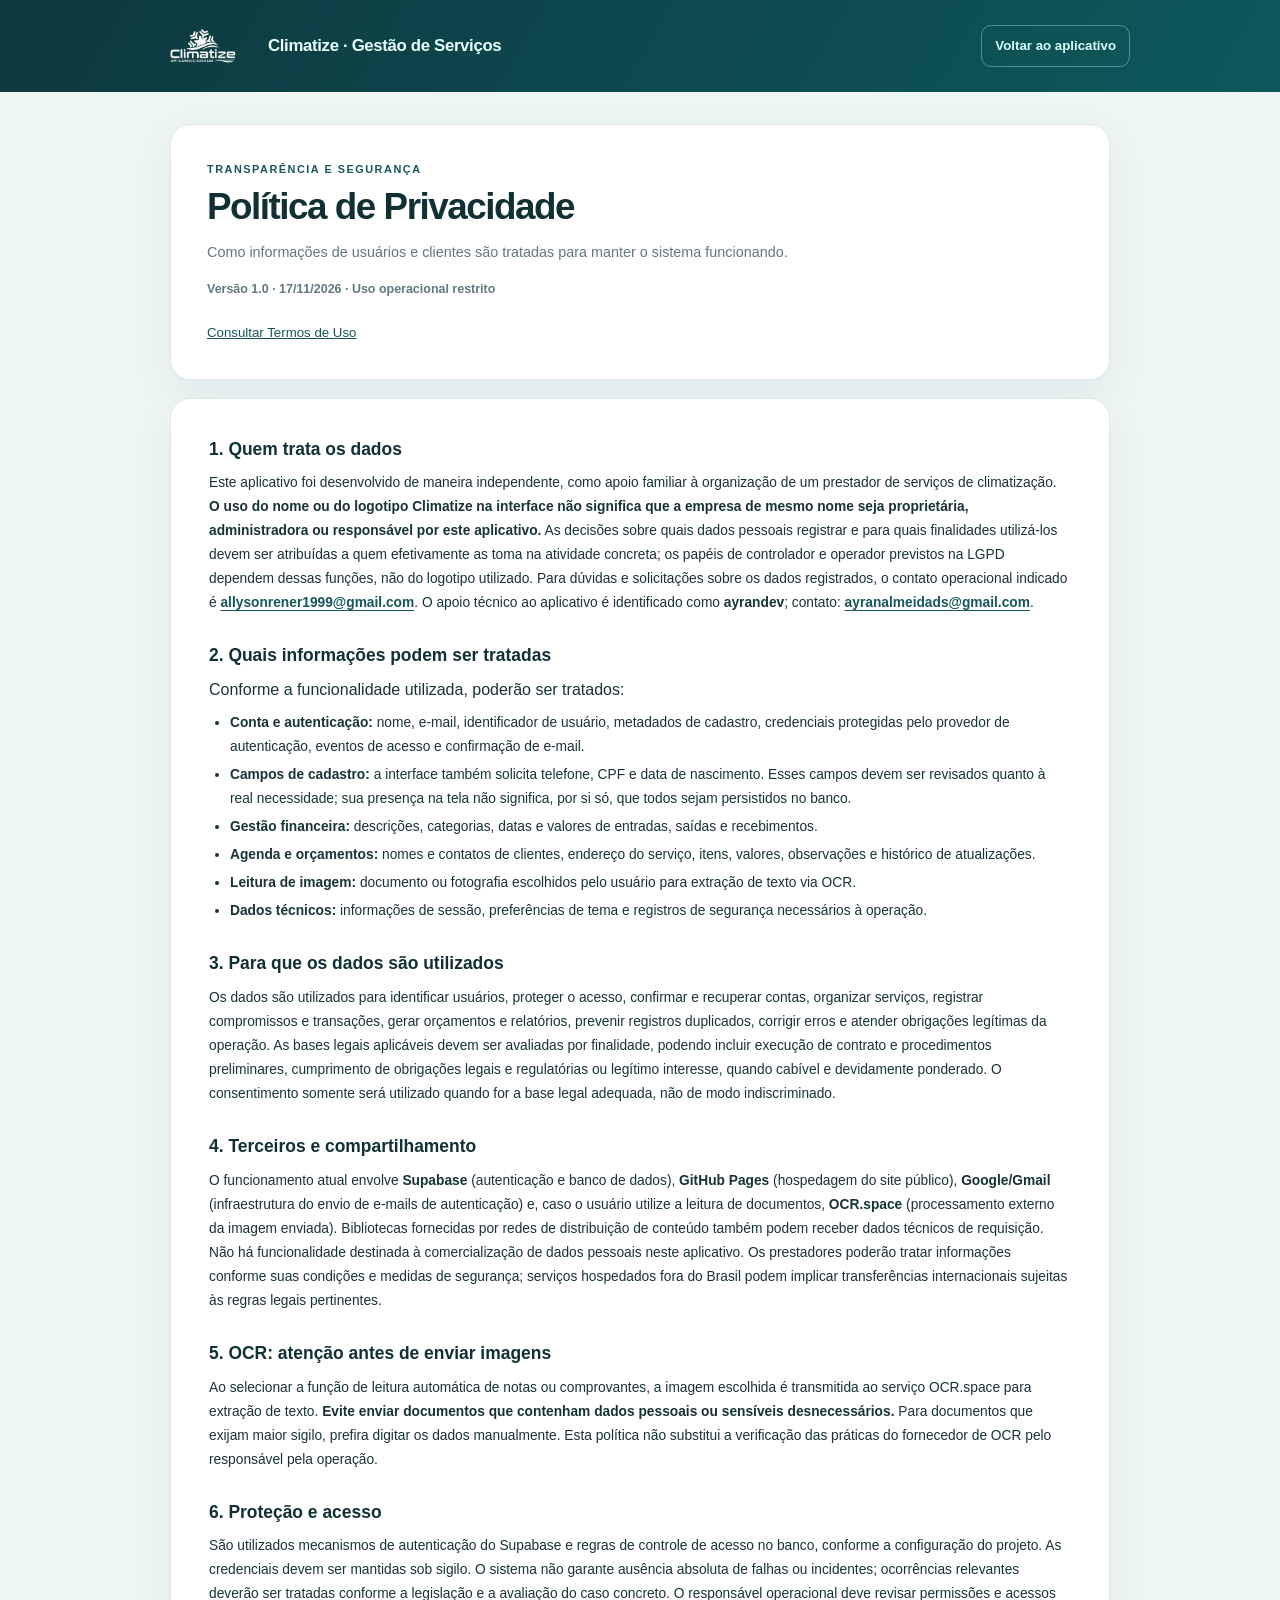
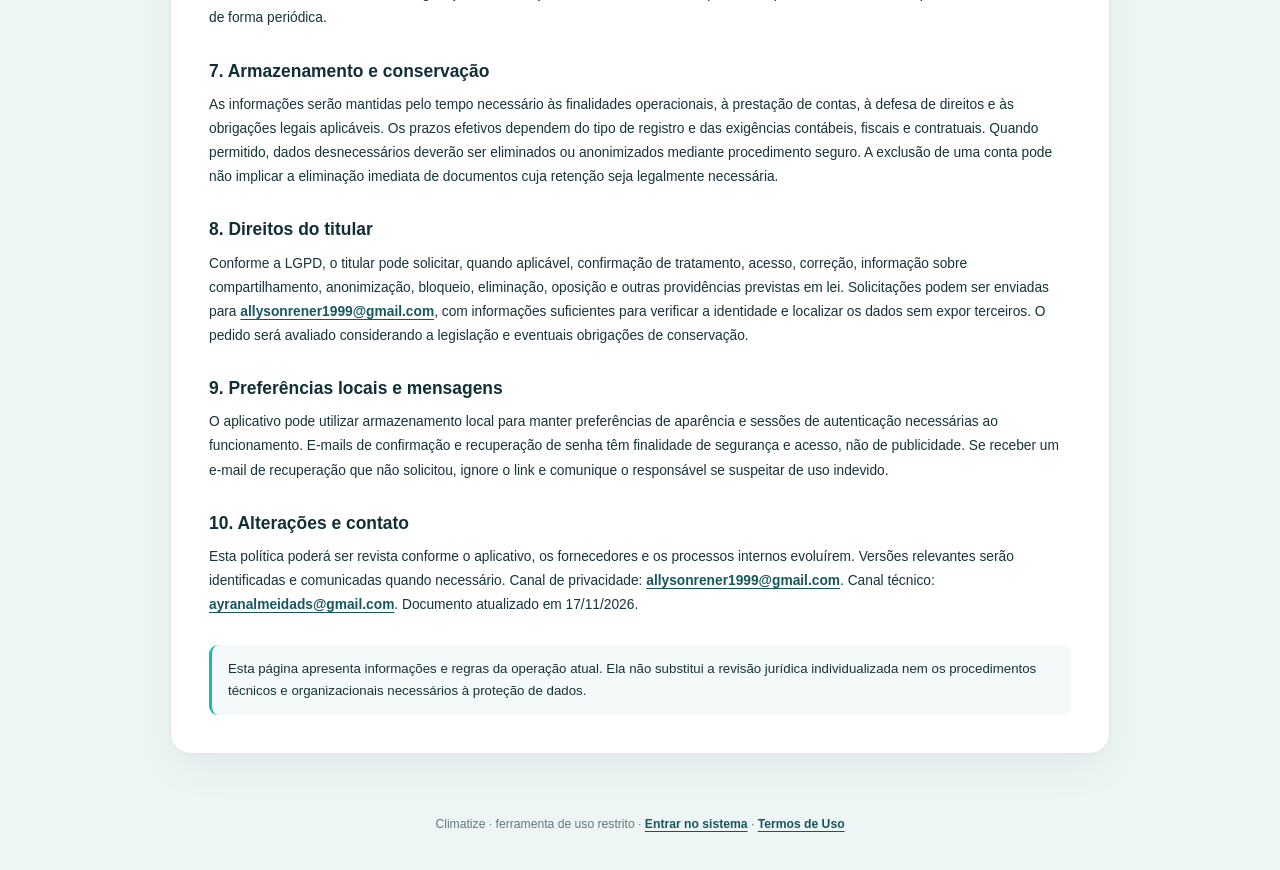
==== commit 13dcc101: "Add files via upload" ====
--- a/privacidade.html
+++ b/privacidade.html
@@ -2,13 +2,13 @@
 <html lang="pt-BR"><head><meta charset="utf-8"><meta name="viewport" content="width=device-width, initial-scale=1"><meta name="robots" content="index,follow"><meta name="description" content="Como informações de usuários e clientes são tratadas para manter o sistema funcionando."><meta name="color-scheme" content="light dark"><meta name="theme-color" content="#0d383e"><title>Climatize · Política de Privacidade</title>
 <script>(function(){try{var v=localStorage.getItem('climatize_theme_v21');document.documentElement.dataset.theme=v==='dark'||v==='light'?v:'light'}catch(e){document.documentElement.dataset.theme='light'}})();</script>
 <link rel="icon" href="icon-192-v22.png"><link rel="stylesheet" href="ui-v23.css?v=20261117.2340"><link rel="stylesheet" href="legal.css?v=20261117.2350"></head>
-<body class="legal-layout"><header class="legal-header"><div class="legal-brand"><img src="climatize.png" alt="Logo Climatize"><b>Climatize · Gestão de Serviços</b></div><a href="index.html">Voltar ao aplicativo</a></header><main class="legal-content" id="conteudo"><div class="legal-intro"><span class="legal-overline">Transparência e segurança</span><h1>Política de Privacidade</h1><p>Como informações de usuários e clientes são tratadas para manter o sistema funcionando.</p><p class="legal-meta">Versão 1.0 · 17/11/2026 · Uso operacional restrito</p><div class="legal-links"><a href="termos.html">Consultar Termos de Uso</a></div></div><article class="legal-main"><section><h2>1. Quem trata os dados</h2><p>A operação atendida pelo aplicativo é identificada como <strong>Climatize Ar-Condicionado</strong>, CNPJ <strong>44.022.609/0001-37</strong>, responsável por definir as finalidades e o uso dos dados da atividade. Contato comercial e para solicitações sobre dados pessoais: <a href="mailto:allysonrener1999@gmail.com">allysonrener1999@gmail.com</a>. O desenvolvimento e a manutenção técnica são identificados como <strong>ayrandev</strong>; contato técnico: <a href="mailto:ayranalmeidads@gmail.com">ayranalmeidads@gmail.com</a>. As funções jurídicas de cada participante dependem das atividades efetivamente exercidas e dos acordos existentes.</p></section>
+<body class="legal-layout"><header class="legal-header"><div class="legal-brand"><img src="climatize.png" alt="Logo Climatize"><b>Climatize · Gestão de Serviços</b></div><a href="index.html">Voltar ao aplicativo</a></header><main class="legal-content" id="conteudo"><div class="legal-intro"><span class="legal-overline">Transparência e segurança</span><h1>Política de Privacidade</h1><p>Como informações de usuários e clientes são tratadas para manter o sistema funcionando.</p><p class="legal-meta">Versão 1.0 · 17/11/2026 · Uso operacional restrito</p><div class="legal-links"><a href="termos.html">Consultar Termos de Uso</a></div></div><article class="legal-main"><section><h2>1. Quem trata os dados</h2><p>Este aplicativo foi desenvolvido de maneira independente, como apoio familiar à organização de um prestador de serviços de climatização. <strong>O uso do nome ou do logotipo Climatize na interface não significa que a empresa de mesmo nome seja proprietária, administradora ou responsável por este aplicativo.</strong> As decisões sobre quais dados pessoais registrar e para quais finalidades utilizá-los devem ser atribuídas a quem efetivamente as toma na atividade concreta; os papéis de controlador e operador previstos na LGPD dependem dessas funções, não do logotipo utilizado. Para dúvidas e solicitações sobre os dados registrados, o contato operacional indicado é <a href="mailto:allysonrener1999@gmail.com">allysonrener1999@gmail.com</a>. O apoio técnico ao aplicativo é identificado como <strong>ayrandev</strong>; contato: <a href="mailto:ayranalmeidads@gmail.com">ayranalmeidads@gmail.com</a>.</p></section>
 <section><h2>2. Quais informações podem ser tratadas</h2><div>Conforme a funcionalidade utilizada, poderão ser tratados:<ul><li><strong>Conta e autenticação:</strong> nome, e-mail, identificador de usuário, metadados de cadastro, credenciais protegidas pelo provedor de autenticação, eventos de acesso e confirmação de e-mail.</li><li><strong>Campos de cadastro:</strong> a interface também solicita telefone, CPF e data de nascimento. Esses campos devem ser revisados quanto à real necessidade; sua presença na tela não significa, por si só, que todos sejam persistidos no banco.</li><li><strong>Gestão financeira:</strong> descrições, categorias, datas e valores de entradas, saídas e recebimentos.</li><li><strong>Agenda e orçamentos:</strong> nomes e contatos de clientes, endereço do serviço, itens, valores, observações e histórico de atualizações.</li><li><strong>Leitura de imagem:</strong> documento ou fotografia escolhidos pelo usuário para extração de texto via OCR.</li><li><strong>Dados técnicos:</strong> informações de sessão, preferências de tema e registros de segurança necessários à operação.</li></ul></div></section>
 <section><h2>3. Para que os dados são utilizados</h2><p>Os dados são utilizados para identificar usuários, proteger o acesso, confirmar e recuperar contas, organizar serviços, registrar compromissos e transações, gerar orçamentos e relatórios, prevenir registros duplicados, corrigir erros e atender obrigações legítimas da operação. As bases legais aplicáveis devem ser avaliadas por finalidade, podendo incluir execução de contrato e procedimentos preliminares, cumprimento de obrigações legais e regulatórias ou legítimo interesse, quando cabível e devidamente ponderado. O consentimento somente será utilizado quando for a base legal adequada, não de modo indiscriminado.</p></section>
-<section><h2>4. Terceiros e compartilhamento</h2><p>O funcionamento atual envolve <strong>Supabase</strong> (autenticação e banco de dados), <strong>GitHub Pages</strong> (hospedagem do site público), <strong>Google/Gmail</strong> (infraestrutura do envio de e-mails de autenticação) e, caso o usuário utilize a leitura de documentos, <strong>OCR.space</strong> (processamento externo da imagem enviada). Bibliotecas fornecidas por redes de distribuição de conteúdo também podem receber dados técnicos de requisição. Não há previsão de comercialização de dados pessoais pelo Climatize. Os prestadores poderão tratar informações conforme suas condições e medidas de segurança; serviços hospedados fora do Brasil podem implicar transferências internacionais sujeitas às regras legais pertinentes.</p></section>
+<section><h2>4. Terceiros e compartilhamento</h2><p>O funcionamento atual envolve <strong>Supabase</strong> (autenticação e banco de dados), <strong>GitHub Pages</strong> (hospedagem do site público), <strong>Google/Gmail</strong> (infraestrutura do envio de e-mails de autenticação) e, caso o usuário utilize a leitura de documentos, <strong>OCR.space</strong> (processamento externo da imagem enviada). Bibliotecas fornecidas por redes de distribuição de conteúdo também podem receber dados técnicos de requisição. Não há funcionalidade destinada à comercialização de dados pessoais neste aplicativo. Os prestadores poderão tratar informações conforme suas condições e medidas de segurança; serviços hospedados fora do Brasil podem implicar transferências internacionais sujeitas às regras legais pertinentes.</p></section>
 <section><h2>5. OCR: atenção antes de enviar imagens</h2><p>Ao selecionar a função de leitura automática de notas ou comprovantes, a imagem escolhida é transmitida ao serviço OCR.space para extração de texto. <strong>Evite enviar documentos que contenham dados pessoais ou sensíveis desnecessários.</strong> Para documentos que exijam maior sigilo, prefira digitar os dados manualmente. Esta política não substitui a verificação das práticas do fornecedor de OCR pelo responsável pela operação.</p></section>
 <section><h2>6. Proteção e acesso</h2><p>São utilizados mecanismos de autenticação do Supabase e regras de controle de acesso no banco, conforme a configuração do projeto. As credenciais devem ser mantidas sob sigilo. O sistema não garante ausência absoluta de falhas ou incidentes; ocorrências relevantes deverão ser tratadas conforme a legislação e a avaliação do caso concreto. O responsável operacional deve revisar permissões e acessos de forma periódica.</p></section>
 <section><h2>7. Armazenamento e conservação</h2><p>As informações serão mantidas pelo tempo necessário às finalidades operacionais, à prestação de contas, à defesa de direitos e às obrigações legais aplicáveis. Os prazos efetivos dependem do tipo de registro e das exigências contábeis, fiscais e contratuais. Quando permitido, dados desnecessários deverão ser eliminados ou anonimizados mediante procedimento seguro. A exclusão de uma conta pode não implicar a eliminação imediata de documentos cuja retenção seja legalmente necessária.</p></section>
 <section><h2>8. Direitos do titular</h2><p>Conforme a LGPD, o titular pode solicitar, quando aplicável, confirmação de tratamento, acesso, correção, informação sobre compartilhamento, anonimização, bloqueio, eliminação, oposição e outras providências previstas em lei. Solicitações podem ser enviadas para <a href="mailto:allysonrener1999@gmail.com">allysonrener1999@gmail.com</a>, com informações suficientes para verificar a identidade e localizar os dados sem expor terceiros. O pedido será avaliado considerando a legislação e eventuais obrigações de conservação.</p></section>
 <section><h2>9. Preferências locais e mensagens</h2><p>O aplicativo pode utilizar armazenamento local para manter preferências de aparência e sessões de autenticação necessárias ao funcionamento. E-mails de confirmação e recuperação de senha têm finalidade de segurança e acesso, não de publicidade. Se receber um e-mail de recuperação que não solicitou, ignore o link e comunique o responsável se suspeitar de uso indevido.</p></section>
-<section><h2>10. Alterações e contato</h2><p>Esta política poderá ser revista conforme o aplicativo, os fornecedores e os processos internos evoluírem. Versões relevantes serão identificadas e comunicadas quando necessário. Canal de privacidade: <a href="mailto:allysonrener1999@gmail.com">allysonrener1999@gmail.com</a>. Canal técnico: <a href="mailto:ayranalmeidads@gmail.com">ayranalmeidads@gmail.com</a>. Documento atualizado em 17/11/2026.</p></section><div class="legal-note">Esta página apresenta informações e regras da operação atual. Ela não substitui a revisão jurídica individualizada nem os procedimentos técnicos e organizacionais necessários à proteção de dados.</div></article></main><footer class="legal-footer">© 2026 Climatize · <a href="index.html">Entrar no sistema</a> · <a href="termos.html">Termos de Uso</a></footer></body></html>+<section><h2>10. Alterações e contato</h2><p>Esta política poderá ser revista conforme o aplicativo, os fornecedores e os processos internos evoluírem. Versões relevantes serão identificadas e comunicadas quando necessário. Canal de privacidade: <a href="mailto:allysonrener1999@gmail.com">allysonrener1999@gmail.com</a>. Canal técnico: <a href="mailto:ayranalmeidads@gmail.com">ayranalmeidads@gmail.com</a>. Documento atualizado em 17/11/2026.</p></section><div class="legal-note">Esta página apresenta informações e regras da operação atual. Ela não substitui a revisão jurídica individualizada nem os procedimentos técnicos e organizacionais necessários à proteção de dados.</div></article></main><footer class="legal-footer">Climatize · ferramenta de uso restrito · <a href="index.html">Entrar no sistema</a> · <a href="termos.html">Termos de Uso</a></footer></body></html>
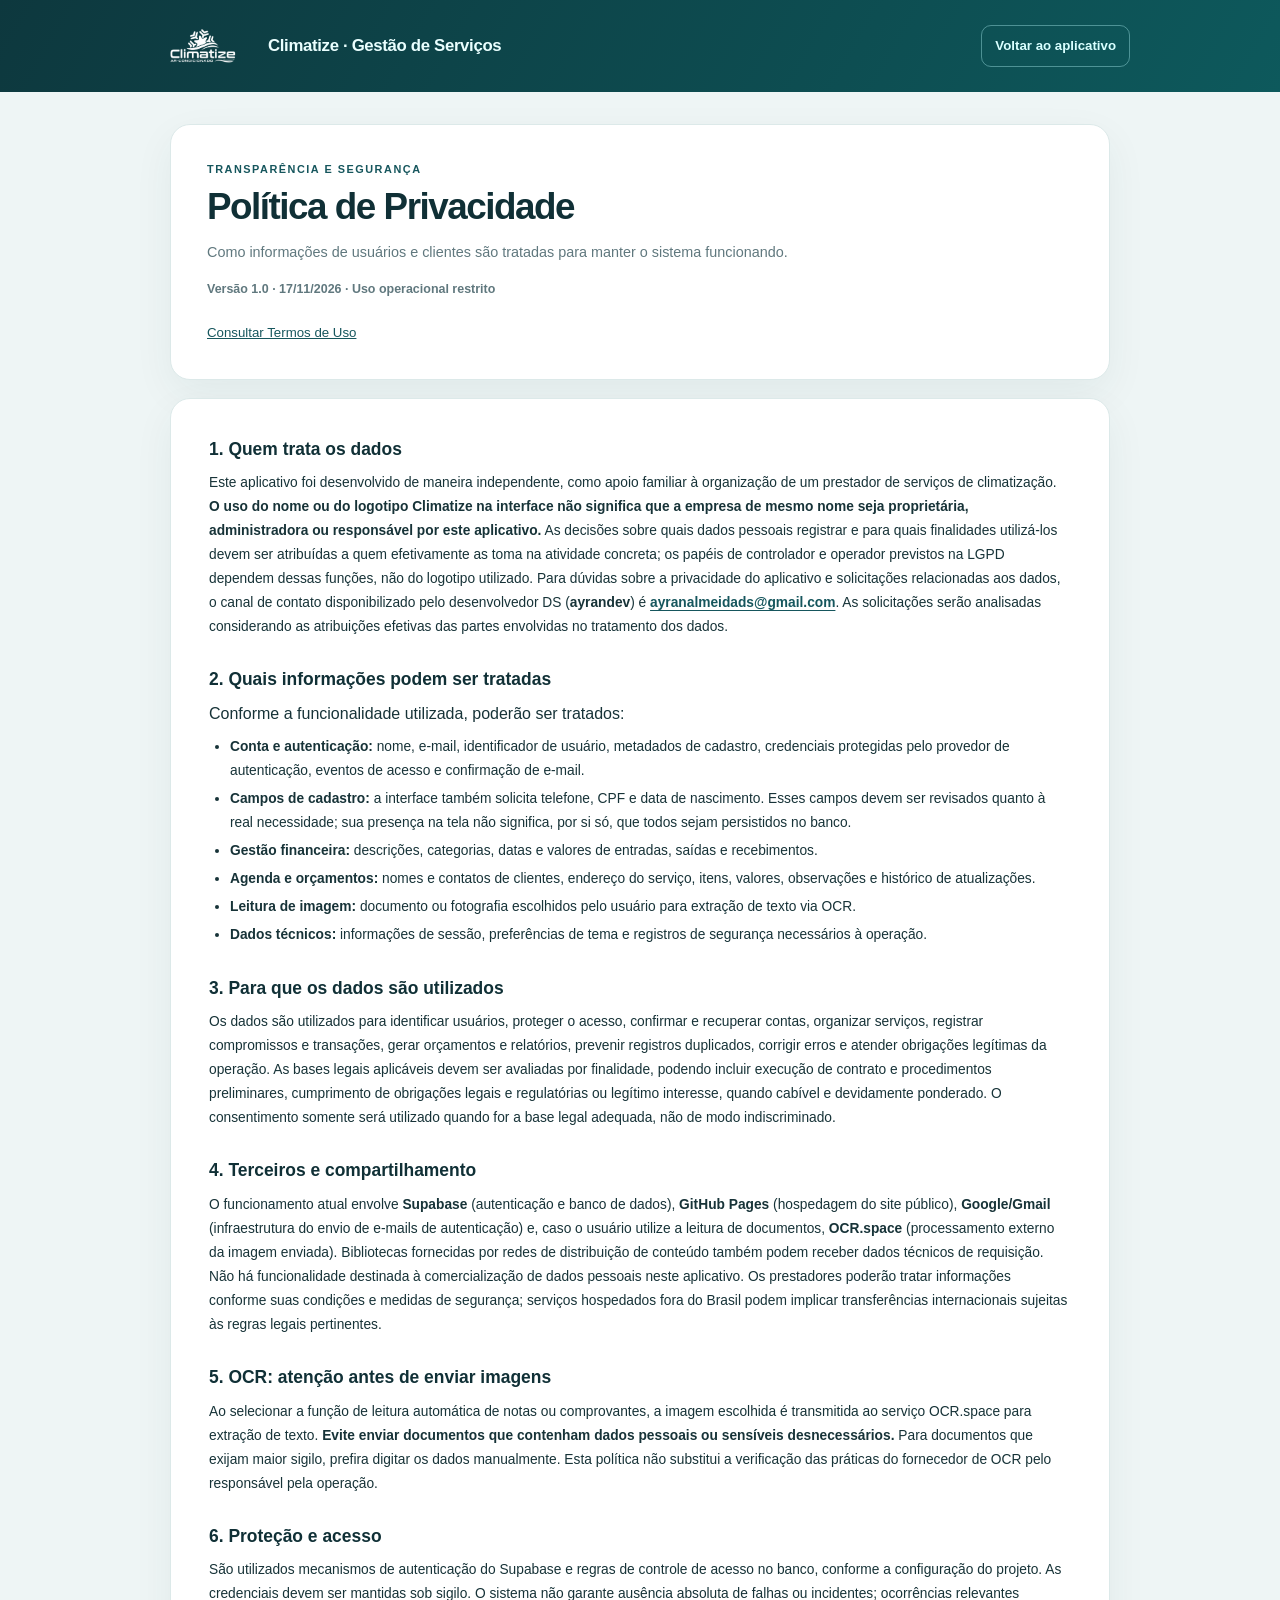
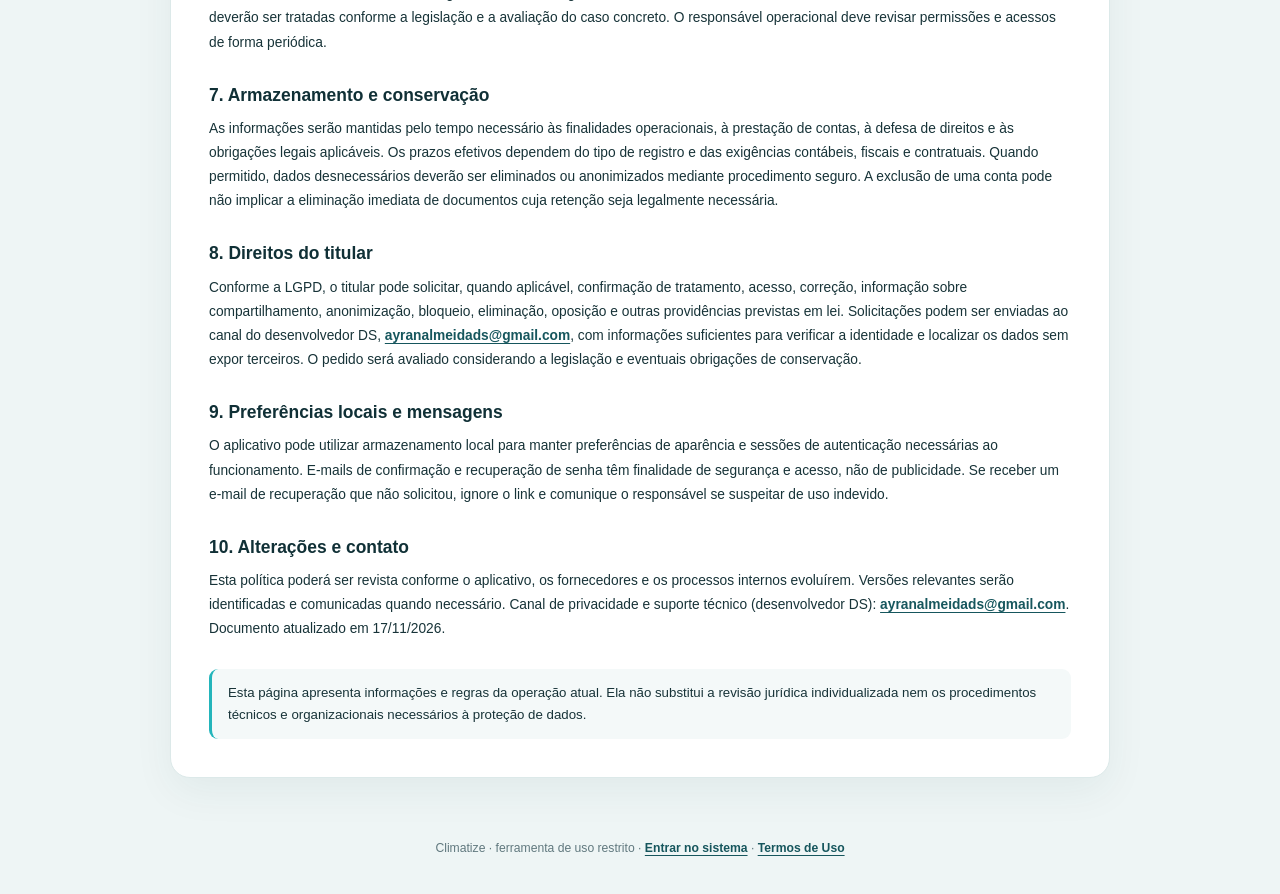
==== commit 23685cb9: "Add files via upload" ====
--- a/privacidade.html
+++ b/privacidade.html
@@ -2,13 +2,13 @@
 <html lang="pt-BR"><head><meta charset="utf-8"><meta name="viewport" content="width=device-width, initial-scale=1"><meta name="robots" content="index,follow"><meta name="description" content="Como informações de usuários e clientes são tratadas para manter o sistema funcionando."><meta name="color-scheme" content="light dark"><meta name="theme-color" content="#0d383e"><title>Climatize · Política de Privacidade</title>
 <script>(function(){try{var v=localStorage.getItem('climatize_theme_v21');document.documentElement.dataset.theme=v==='dark'||v==='light'?v:'light'}catch(e){document.documentElement.dataset.theme='light'}})();</script>
 <link rel="icon" href="icon-192-v22.png"><link rel="stylesheet" href="ui-v23.css?v=20261117.2340"><link rel="stylesheet" href="legal.css?v=20261117.2350"></head>
-<body class="legal-layout"><header class="legal-header"><div class="legal-brand"><img src="climatize.png" alt="Logo Climatize"><b>Climatize · Gestão de Serviços</b></div><a href="index.html">Voltar ao aplicativo</a></header><main class="legal-content" id="conteudo"><div class="legal-intro"><span class="legal-overline">Transparência e segurança</span><h1>Política de Privacidade</h1><p>Como informações de usuários e clientes são tratadas para manter o sistema funcionando.</p><p class="legal-meta">Versão 1.0 · 17/11/2026 · Uso operacional restrito</p><div class="legal-links"><a href="termos.html">Consultar Termos de Uso</a></div></div><article class="legal-main"><section><h2>1. Quem trata os dados</h2><p>Este aplicativo foi desenvolvido de maneira independente, como apoio familiar à organização de um prestador de serviços de climatização. <strong>O uso do nome ou do logotipo Climatize na interface não significa que a empresa de mesmo nome seja proprietária, administradora ou responsável por este aplicativo.</strong> As decisões sobre quais dados pessoais registrar e para quais finalidades utilizá-los devem ser atribuídas a quem efetivamente as toma na atividade concreta; os papéis de controlador e operador previstos na LGPD dependem dessas funções, não do logotipo utilizado. Para dúvidas e solicitações sobre os dados registrados, o contato operacional indicado é <a href="mailto:allysonrener1999@gmail.com">allysonrener1999@gmail.com</a>. O apoio técnico ao aplicativo é identificado como <strong>ayrandev</strong>; contato: <a href="mailto:ayranalmeidads@gmail.com">ayranalmeidads@gmail.com</a>.</p></section>
+<body class="legal-layout"><header class="legal-header"><div class="legal-brand"><img src="climatize.png" alt="Logo Climatize"><b>Climatize · Gestão de Serviços</b></div><a href="index.html">Voltar ao aplicativo</a></header><main class="legal-content" id="conteudo"><div class="legal-intro"><span class="legal-overline">Transparência e segurança</span><h1>Política de Privacidade</h1><p>Como informações de usuários e clientes são tratadas para manter o sistema funcionando.</p><p class="legal-meta">Versão 1.0 · 17/11/2026 · Uso operacional restrito</p><div class="legal-links"><a href="termos.html">Consultar Termos de Uso</a></div></div><article class="legal-main"><section><h2>1. Quem trata os dados</h2><p>Este aplicativo foi desenvolvido de maneira independente, como apoio familiar à organização de um prestador de serviços de climatização. <strong>O uso do nome ou do logotipo Climatize na interface não significa que a empresa de mesmo nome seja proprietária, administradora ou responsável por este aplicativo.</strong> As decisões sobre quais dados pessoais registrar e para quais finalidades utilizá-los devem ser atribuídas a quem efetivamente as toma na atividade concreta; os papéis de controlador e operador previstos na LGPD dependem dessas funções, não do logotipo utilizado. Para dúvidas sobre a privacidade do aplicativo e solicitações relacionadas aos dados, o canal de contato disponibilizado pelo desenvolvedor DS (<strong>ayrandev</strong>) é <a href="mailto:ayranalmeidads@gmail.com">ayranalmeidads@gmail.com</a>. As solicitações serão analisadas considerando as atribuições efetivas das partes envolvidas no tratamento dos dados.</p></section>
 <section><h2>2. Quais informações podem ser tratadas</h2><div>Conforme a funcionalidade utilizada, poderão ser tratados:<ul><li><strong>Conta e autenticação:</strong> nome, e-mail, identificador de usuário, metadados de cadastro, credenciais protegidas pelo provedor de autenticação, eventos de acesso e confirmação de e-mail.</li><li><strong>Campos de cadastro:</strong> a interface também solicita telefone, CPF e data de nascimento. Esses campos devem ser revisados quanto à real necessidade; sua presença na tela não significa, por si só, que todos sejam persistidos no banco.</li><li><strong>Gestão financeira:</strong> descrições, categorias, datas e valores de entradas, saídas e recebimentos.</li><li><strong>Agenda e orçamentos:</strong> nomes e contatos de clientes, endereço do serviço, itens, valores, observações e histórico de atualizações.</li><li><strong>Leitura de imagem:</strong> documento ou fotografia escolhidos pelo usuário para extração de texto via OCR.</li><li><strong>Dados técnicos:</strong> informações de sessão, preferências de tema e registros de segurança necessários à operação.</li></ul></div></section>
 <section><h2>3. Para que os dados são utilizados</h2><p>Os dados são utilizados para identificar usuários, proteger o acesso, confirmar e recuperar contas, organizar serviços, registrar compromissos e transações, gerar orçamentos e relatórios, prevenir registros duplicados, corrigir erros e atender obrigações legítimas da operação. As bases legais aplicáveis devem ser avaliadas por finalidade, podendo incluir execução de contrato e procedimentos preliminares, cumprimento de obrigações legais e regulatórias ou legítimo interesse, quando cabível e devidamente ponderado. O consentimento somente será utilizado quando for a base legal adequada, não de modo indiscriminado.</p></section>
 <section><h2>4. Terceiros e compartilhamento</h2><p>O funcionamento atual envolve <strong>Supabase</strong> (autenticação e banco de dados), <strong>GitHub Pages</strong> (hospedagem do site público), <strong>Google/Gmail</strong> (infraestrutura do envio de e-mails de autenticação) e, caso o usuário utilize a leitura de documentos, <strong>OCR.space</strong> (processamento externo da imagem enviada). Bibliotecas fornecidas por redes de distribuição de conteúdo também podem receber dados técnicos de requisição. Não há funcionalidade destinada à comercialização de dados pessoais neste aplicativo. Os prestadores poderão tratar informações conforme suas condições e medidas de segurança; serviços hospedados fora do Brasil podem implicar transferências internacionais sujeitas às regras legais pertinentes.</p></section>
 <section><h2>5. OCR: atenção antes de enviar imagens</h2><p>Ao selecionar a função de leitura automática de notas ou comprovantes, a imagem escolhida é transmitida ao serviço OCR.space para extração de texto. <strong>Evite enviar documentos que contenham dados pessoais ou sensíveis desnecessários.</strong> Para documentos que exijam maior sigilo, prefira digitar os dados manualmente. Esta política não substitui a verificação das práticas do fornecedor de OCR pelo responsável pela operação.</p></section>
 <section><h2>6. Proteção e acesso</h2><p>São utilizados mecanismos de autenticação do Supabase e regras de controle de acesso no banco, conforme a configuração do projeto. As credenciais devem ser mantidas sob sigilo. O sistema não garante ausência absoluta de falhas ou incidentes; ocorrências relevantes deverão ser tratadas conforme a legislação e a avaliação do caso concreto. O responsável operacional deve revisar permissões e acessos de forma periódica.</p></section>
 <section><h2>7. Armazenamento e conservação</h2><p>As informações serão mantidas pelo tempo necessário às finalidades operacionais, à prestação de contas, à defesa de direitos e às obrigações legais aplicáveis. Os prazos efetivos dependem do tipo de registro e das exigências contábeis, fiscais e contratuais. Quando permitido, dados desnecessários deverão ser eliminados ou anonimizados mediante procedimento seguro. A exclusão de uma conta pode não implicar a eliminação imediata de documentos cuja retenção seja legalmente necessária.</p></section>
-<section><h2>8. Direitos do titular</h2><p>Conforme a LGPD, o titular pode solicitar, quando aplicável, confirmação de tratamento, acesso, correção, informação sobre compartilhamento, anonimização, bloqueio, eliminação, oposição e outras providências previstas em lei. Solicitações podem ser enviadas para <a href="mailto:allysonrener1999@gmail.com">allysonrener1999@gmail.com</a>, com informações suficientes para verificar a identidade e localizar os dados sem expor terceiros. O pedido será avaliado considerando a legislação e eventuais obrigações de conservação.</p></section>
+<section><h2>8. Direitos do titular</h2><p>Conforme a LGPD, o titular pode solicitar, quando aplicável, confirmação de tratamento, acesso, correção, informação sobre compartilhamento, anonimização, bloqueio, eliminação, oposição e outras providências previstas em lei. Solicitações podem ser enviadas ao canal do desenvolvedor DS, <a href="mailto:ayranalmeidads@gmail.com">ayranalmeidads@gmail.com</a>, com informações suficientes para verificar a identidade e localizar os dados sem expor terceiros. O pedido será avaliado considerando a legislação e eventuais obrigações de conservação.</p></section>
 <section><h2>9. Preferências locais e mensagens</h2><p>O aplicativo pode utilizar armazenamento local para manter preferências de aparência e sessões de autenticação necessárias ao funcionamento. E-mails de confirmação e recuperação de senha têm finalidade de segurança e acesso, não de publicidade. Se receber um e-mail de recuperação que não solicitou, ignore o link e comunique o responsável se suspeitar de uso indevido.</p></section>
-<section><h2>10. Alterações e contato</h2><p>Esta política poderá ser revista conforme o aplicativo, os fornecedores e os processos internos evoluírem. Versões relevantes serão identificadas e comunicadas quando necessário. Canal de privacidade: <a href="mailto:allysonrener1999@gmail.com">allysonrener1999@gmail.com</a>. Canal técnico: <a href="mailto:ayranalmeidads@gmail.com">ayranalmeidads@gmail.com</a>. Documento atualizado em 17/11/2026.</p></section><div class="legal-note">Esta página apresenta informações e regras da operação atual. Ela não substitui a revisão jurídica individualizada nem os procedimentos técnicos e organizacionais necessários à proteção de dados.</div></article></main><footer class="legal-footer">Climatize · ferramenta de uso restrito · <a href="index.html">Entrar no sistema</a> · <a href="termos.html">Termos de Uso</a></footer></body></html>+<section><h2>10. Alterações e contato</h2><p>Esta política poderá ser revista conforme o aplicativo, os fornecedores e os processos internos evoluírem. Versões relevantes serão identificadas e comunicadas quando necessário. Canal de privacidade e suporte técnico (desenvolvedor DS): <a href="mailto:ayranalmeidads@gmail.com">ayranalmeidads@gmail.com</a>. Documento atualizado em 17/11/2026.</p></section><div class="legal-note">Esta página apresenta informações e regras da operação atual. Ela não substitui a revisão jurídica individualizada nem os procedimentos técnicos e organizacionais necessários à proteção de dados.</div></article></main><footer class="legal-footer">Climatize · ferramenta de uso restrito · <a href="index.html">Entrar no sistema</a> · <a href="termos.html">Termos de Uso</a></footer></body></html>
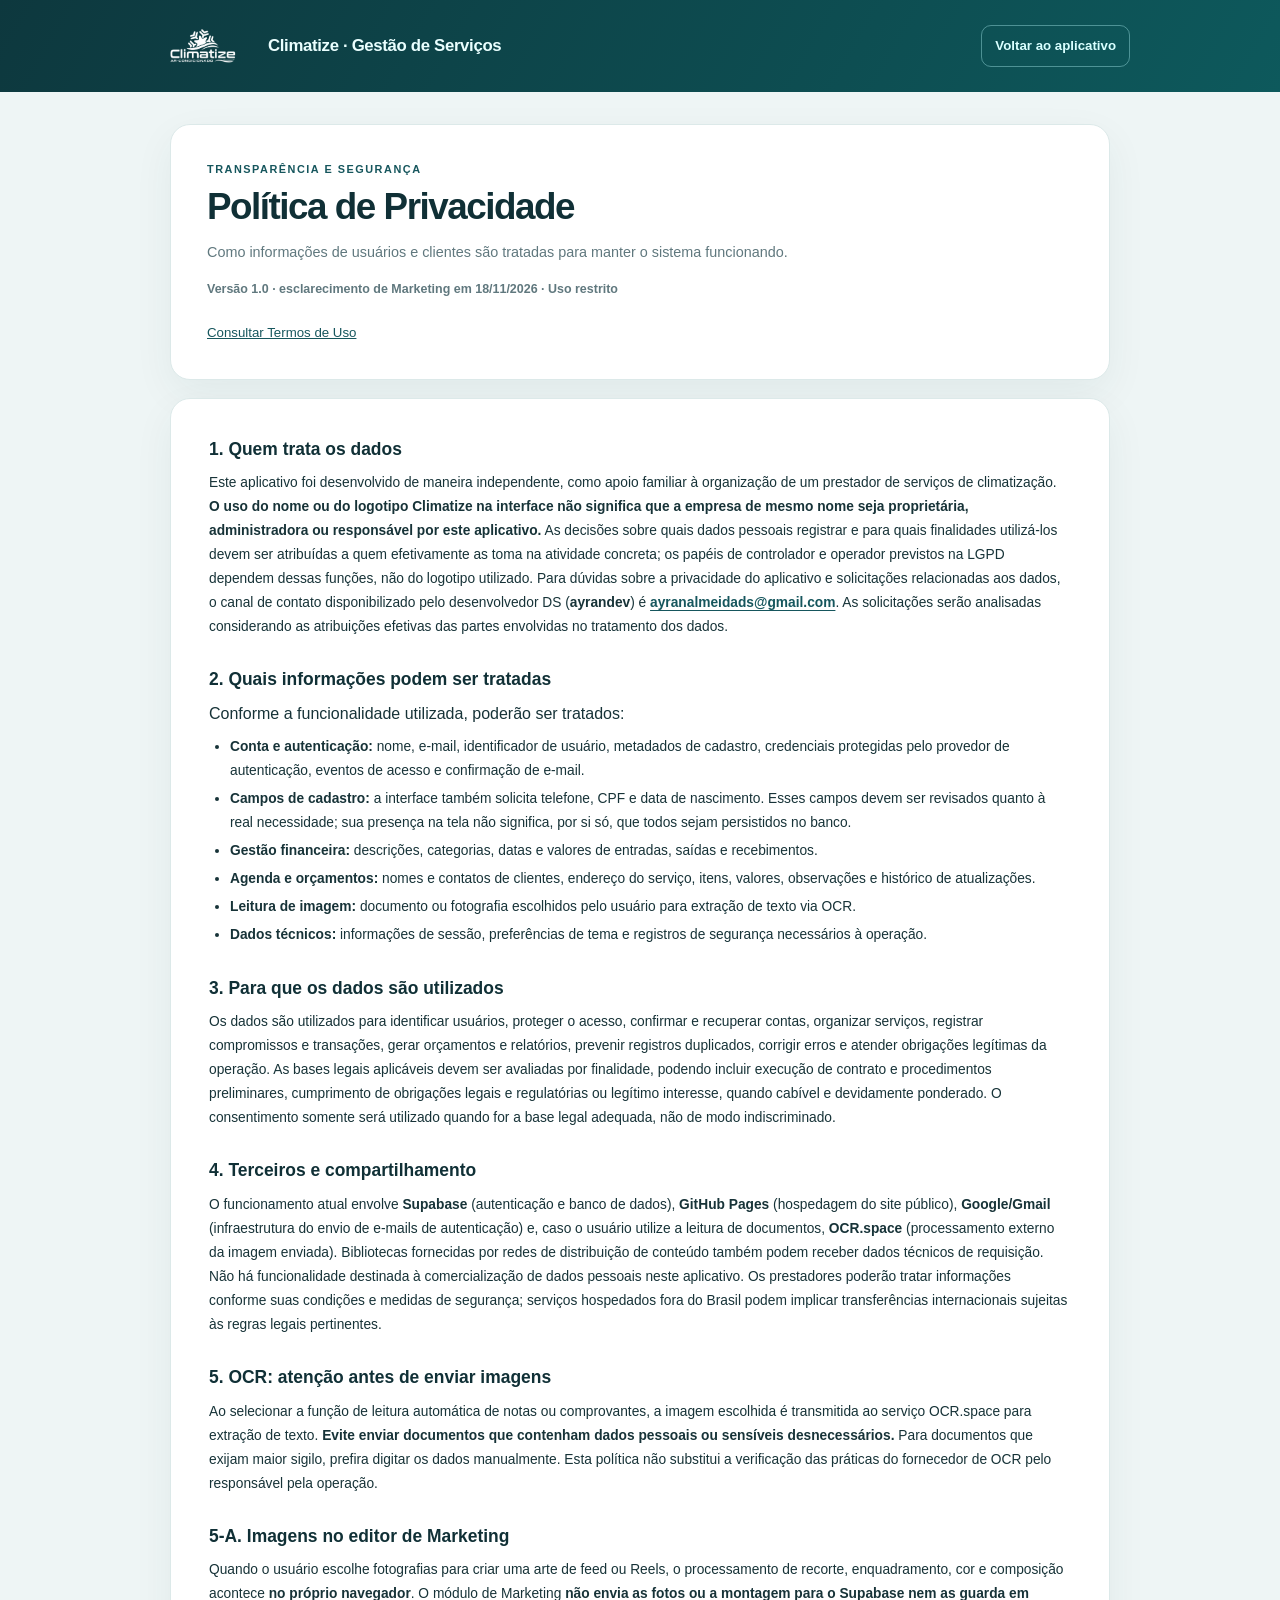
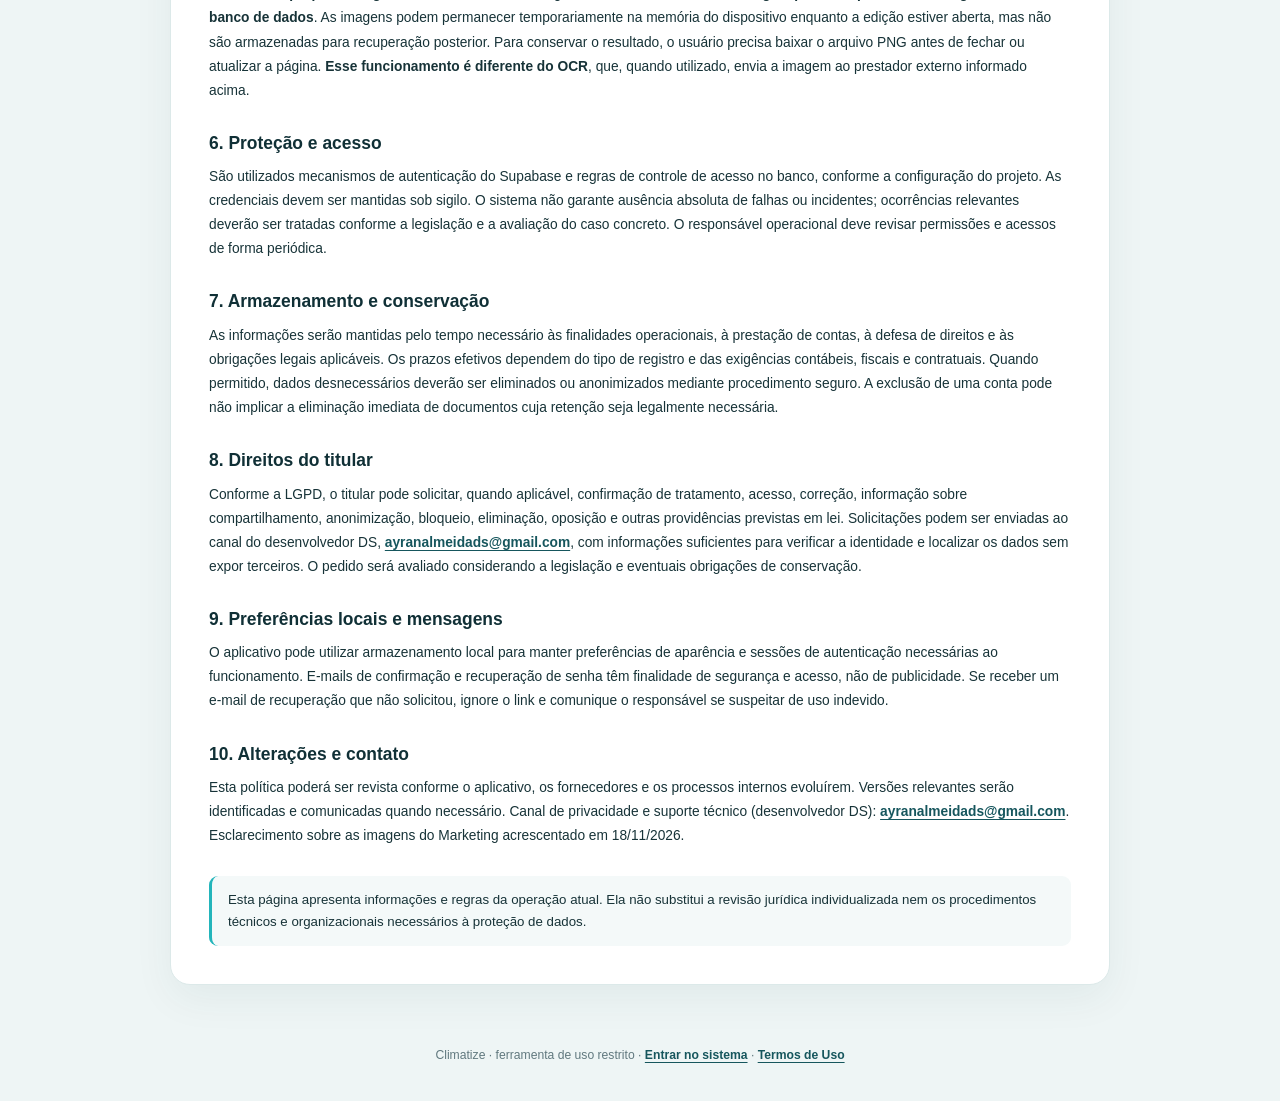
==== commit a21dd62c: "Add files via upload" ====
--- a/privacidade.html
+++ b/privacidade.html
@@ -2,13 +2,14 @@
 <html lang="pt-BR"><head><meta charset="utf-8"><meta name="viewport" content="width=device-width, initial-scale=1"><meta name="robots" content="index,follow"><meta name="description" content="Como informações de usuários e clientes são tratadas para manter o sistema funcionando."><meta name="color-scheme" content="light dark"><meta name="theme-color" content="#0d383e"><title>Climatize · Política de Privacidade</title>
 <script>(function(){try{var v=localStorage.getItem('climatize_theme_v21');document.documentElement.dataset.theme=v==='dark'||v==='light'?v:'light'}catch(e){document.documentElement.dataset.theme='light'}})();</script>
 <link rel="icon" href="icon-192-v22.png"><link rel="stylesheet" href="ui-v23.css?v=20261117.2340"><link rel="stylesheet" href="legal.css?v=20261117.2350"></head>
-<body class="legal-layout"><header class="legal-header"><div class="legal-brand"><img src="climatize.png" alt="Logo Climatize"><b>Climatize · Gestão de Serviços</b></div><a href="index.html">Voltar ao aplicativo</a></header><main class="legal-content" id="conteudo"><div class="legal-intro"><span class="legal-overline">Transparência e segurança</span><h1>Política de Privacidade</h1><p>Como informações de usuários e clientes são tratadas para manter o sistema funcionando.</p><p class="legal-meta">Versão 1.0 · 17/11/2026 · Uso operacional restrito</p><div class="legal-links"><a href="termos.html">Consultar Termos de Uso</a></div></div><article class="legal-main"><section><h2>1. Quem trata os dados</h2><p>Este aplicativo foi desenvolvido de maneira independente, como apoio familiar à organização de um prestador de serviços de climatização. <strong>O uso do nome ou do logotipo Climatize na interface não significa que a empresa de mesmo nome seja proprietária, administradora ou responsável por este aplicativo.</strong> As decisões sobre quais dados pessoais registrar e para quais finalidades utilizá-los devem ser atribuídas a quem efetivamente as toma na atividade concreta; os papéis de controlador e operador previstos na LGPD dependem dessas funções, não do logotipo utilizado. Para dúvidas sobre a privacidade do aplicativo e solicitações relacionadas aos dados, o canal de contato disponibilizado pelo desenvolvedor DS (<strong>ayrandev</strong>) é <a href="mailto:ayranalmeidads@gmail.com">ayranalmeidads@gmail.com</a>. As solicitações serão analisadas considerando as atribuições efetivas das partes envolvidas no tratamento dos dados.</p></section>
+<body class="legal-layout"><header class="legal-header"><div class="legal-brand"><img src="climatize.png" alt="Logo Climatize"><b>Climatize · Gestão de Serviços</b></div><a href="index.html">Voltar ao aplicativo</a></header><main class="legal-content" id="conteudo"><div class="legal-intro"><span class="legal-overline">Transparência e segurança</span><h1>Política de Privacidade</h1><p>Como informações de usuários e clientes são tratadas para manter o sistema funcionando.</p><p class="legal-meta">Versão 1.0 · esclarecimento de Marketing em 18/11/2026 · Uso restrito</p><div class="legal-links"><a href="termos.html">Consultar Termos de Uso</a></div></div><article class="legal-main"><section><h2>1. Quem trata os dados</h2><p>Este aplicativo foi desenvolvido de maneira independente, como apoio familiar à organização de um prestador de serviços de climatização. <strong>O uso do nome ou do logotipo Climatize na interface não significa que a empresa de mesmo nome seja proprietária, administradora ou responsável por este aplicativo.</strong> As decisões sobre quais dados pessoais registrar e para quais finalidades utilizá-los devem ser atribuídas a quem efetivamente as toma na atividade concreta; os papéis de controlador e operador previstos na LGPD dependem dessas funções, não do logotipo utilizado. Para dúvidas sobre a privacidade do aplicativo e solicitações relacionadas aos dados, o canal de contato disponibilizado pelo desenvolvedor DS (<strong>ayrandev</strong>) é <a href="mailto:ayranalmeidads@gmail.com">ayranalmeidads@gmail.com</a>. As solicitações serão analisadas considerando as atribuições efetivas das partes envolvidas no tratamento dos dados.</p></section>
 <section><h2>2. Quais informações podem ser tratadas</h2><div>Conforme a funcionalidade utilizada, poderão ser tratados:<ul><li><strong>Conta e autenticação:</strong> nome, e-mail, identificador de usuário, metadados de cadastro, credenciais protegidas pelo provedor de autenticação, eventos de acesso e confirmação de e-mail.</li><li><strong>Campos de cadastro:</strong> a interface também solicita telefone, CPF e data de nascimento. Esses campos devem ser revisados quanto à real necessidade; sua presença na tela não significa, por si só, que todos sejam persistidos no banco.</li><li><strong>Gestão financeira:</strong> descrições, categorias, datas e valores de entradas, saídas e recebimentos.</li><li><strong>Agenda e orçamentos:</strong> nomes e contatos de clientes, endereço do serviço, itens, valores, observações e histórico de atualizações.</li><li><strong>Leitura de imagem:</strong> documento ou fotografia escolhidos pelo usuário para extração de texto via OCR.</li><li><strong>Dados técnicos:</strong> informações de sessão, preferências de tema e registros de segurança necessários à operação.</li></ul></div></section>
 <section><h2>3. Para que os dados são utilizados</h2><p>Os dados são utilizados para identificar usuários, proteger o acesso, confirmar e recuperar contas, organizar serviços, registrar compromissos e transações, gerar orçamentos e relatórios, prevenir registros duplicados, corrigir erros e atender obrigações legítimas da operação. As bases legais aplicáveis devem ser avaliadas por finalidade, podendo incluir execução de contrato e procedimentos preliminares, cumprimento de obrigações legais e regulatórias ou legítimo interesse, quando cabível e devidamente ponderado. O consentimento somente será utilizado quando for a base legal adequada, não de modo indiscriminado.</p></section>
 <section><h2>4. Terceiros e compartilhamento</h2><p>O funcionamento atual envolve <strong>Supabase</strong> (autenticação e banco de dados), <strong>GitHub Pages</strong> (hospedagem do site público), <strong>Google/Gmail</strong> (infraestrutura do envio de e-mails de autenticação) e, caso o usuário utilize a leitura de documentos, <strong>OCR.space</strong> (processamento externo da imagem enviada). Bibliotecas fornecidas por redes de distribuição de conteúdo também podem receber dados técnicos de requisição. Não há funcionalidade destinada à comercialização de dados pessoais neste aplicativo. Os prestadores poderão tratar informações conforme suas condições e medidas de segurança; serviços hospedados fora do Brasil podem implicar transferências internacionais sujeitas às regras legais pertinentes.</p></section>
 <section><h2>5. OCR: atenção antes de enviar imagens</h2><p>Ao selecionar a função de leitura automática de notas ou comprovantes, a imagem escolhida é transmitida ao serviço OCR.space para extração de texto. <strong>Evite enviar documentos que contenham dados pessoais ou sensíveis desnecessários.</strong> Para documentos que exijam maior sigilo, prefira digitar os dados manualmente. Esta política não substitui a verificação das práticas do fornecedor de OCR pelo responsável pela operação.</p></section>
+<section><h2>5-A. Imagens no editor de Marketing</h2><p>Quando o usuário escolhe fotografias para criar uma arte de feed ou Reels, o processamento de recorte, enquadramento, cor e composição acontece <strong>no próprio navegador</strong>. O módulo de Marketing <strong>não envia as fotos ou a montagem para o Supabase nem as guarda em banco de dados</strong>. As imagens podem permanecer temporariamente na memória do dispositivo enquanto a edição estiver aberta, mas não são armazenadas para recuperação posterior. Para conservar o resultado, o usuário precisa baixar o arquivo PNG antes de fechar ou atualizar a página. <strong>Esse funcionamento é diferente do OCR</strong>, que, quando utilizado, envia a imagem ao prestador externo informado acima.</p></section>
 <section><h2>6. Proteção e acesso</h2><p>São utilizados mecanismos de autenticação do Supabase e regras de controle de acesso no banco, conforme a configuração do projeto. As credenciais devem ser mantidas sob sigilo. O sistema não garante ausência absoluta de falhas ou incidentes; ocorrências relevantes deverão ser tratadas conforme a legislação e a avaliação do caso concreto. O responsável operacional deve revisar permissões e acessos de forma periódica.</p></section>
 <section><h2>7. Armazenamento e conservação</h2><p>As informações serão mantidas pelo tempo necessário às finalidades operacionais, à prestação de contas, à defesa de direitos e às obrigações legais aplicáveis. Os prazos efetivos dependem do tipo de registro e das exigências contábeis, fiscais e contratuais. Quando permitido, dados desnecessários deverão ser eliminados ou anonimizados mediante procedimento seguro. A exclusão de uma conta pode não implicar a eliminação imediata de documentos cuja retenção seja legalmente necessária.</p></section>
 <section><h2>8. Direitos do titular</h2><p>Conforme a LGPD, o titular pode solicitar, quando aplicável, confirmação de tratamento, acesso, correção, informação sobre compartilhamento, anonimização, bloqueio, eliminação, oposição e outras providências previstas em lei. Solicitações podem ser enviadas ao canal do desenvolvedor DS, <a href="mailto:ayranalmeidads@gmail.com">ayranalmeidads@gmail.com</a>, com informações suficientes para verificar a identidade e localizar os dados sem expor terceiros. O pedido será avaliado considerando a legislação e eventuais obrigações de conservação.</p></section>
 <section><h2>9. Preferências locais e mensagens</h2><p>O aplicativo pode utilizar armazenamento local para manter preferências de aparência e sessões de autenticação necessárias ao funcionamento. E-mails de confirmação e recuperação de senha têm finalidade de segurança e acesso, não de publicidade. Se receber um e-mail de recuperação que não solicitou, ignore o link e comunique o responsável se suspeitar de uso indevido.</p></section>
-<section><h2>10. Alterações e contato</h2><p>Esta política poderá ser revista conforme o aplicativo, os fornecedores e os processos internos evoluírem. Versões relevantes serão identificadas e comunicadas quando necessário. Canal de privacidade e suporte técnico (desenvolvedor DS): <a href="mailto:ayranalmeidads@gmail.com">ayranalmeidads@gmail.com</a>. Documento atualizado em 17/11/2026.</p></section><div class="legal-note">Esta página apresenta informações e regras da operação atual. Ela não substitui a revisão jurídica individualizada nem os procedimentos técnicos e organizacionais necessários à proteção de dados.</div></article></main><footer class="legal-footer">Climatize · ferramenta de uso restrito · <a href="index.html">Entrar no sistema</a> · <a href="termos.html">Termos de Uso</a></footer></body></html>+<section><h2>10. Alterações e contato</h2><p>Esta política poderá ser revista conforme o aplicativo, os fornecedores e os processos internos evoluírem. Versões relevantes serão identificadas e comunicadas quando necessário. Canal de privacidade e suporte técnico (desenvolvedor DS): <a href="mailto:ayranalmeidads@gmail.com">ayranalmeidads@gmail.com</a>. Esclarecimento sobre as imagens do Marketing acrescentado em 18/11/2026.</p></section><div class="legal-note">Esta página apresenta informações e regras da operação atual. Ela não substitui a revisão jurídica individualizada nem os procedimentos técnicos e organizacionais necessários à proteção de dados.</div></article></main><footer class="legal-footer">Climatize · ferramenta de uso restrito · <a href="index.html">Entrar no sistema</a> · <a href="termos.html">Termos de Uso</a></footer></body></html>
